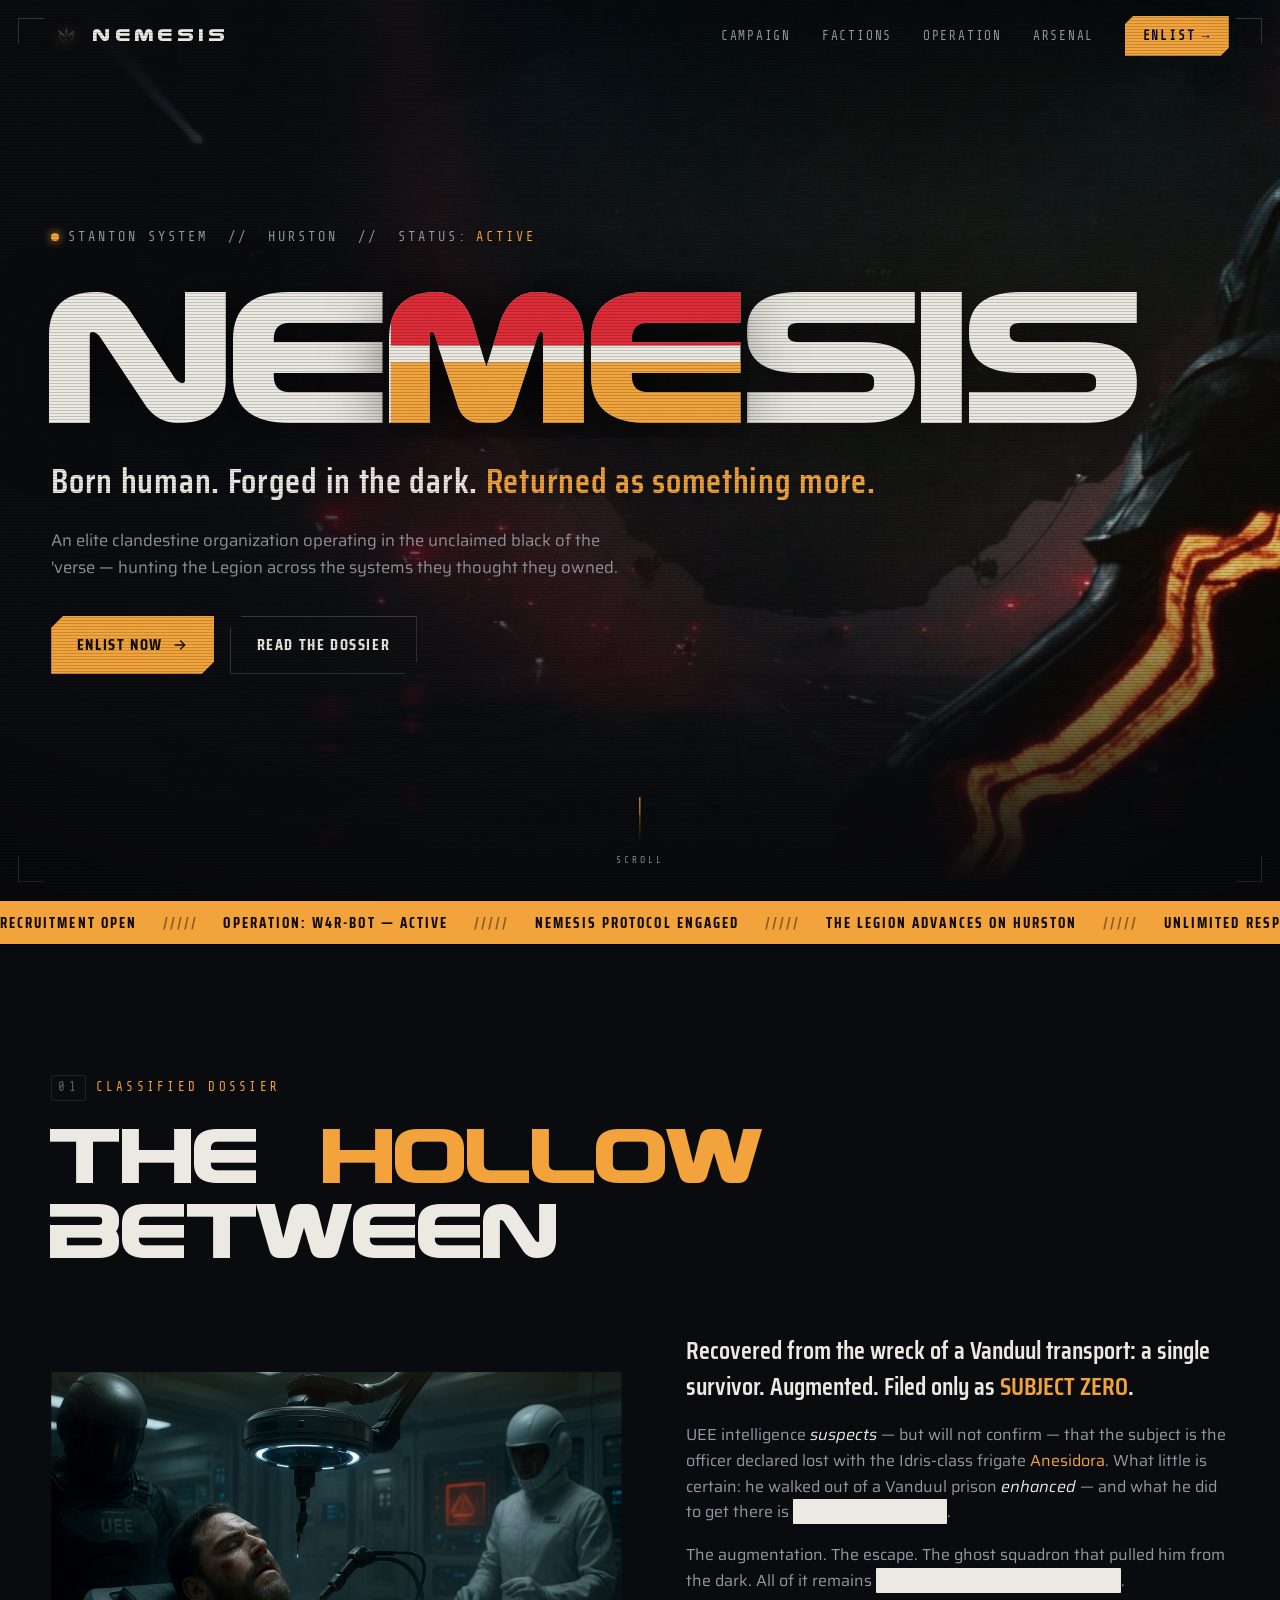
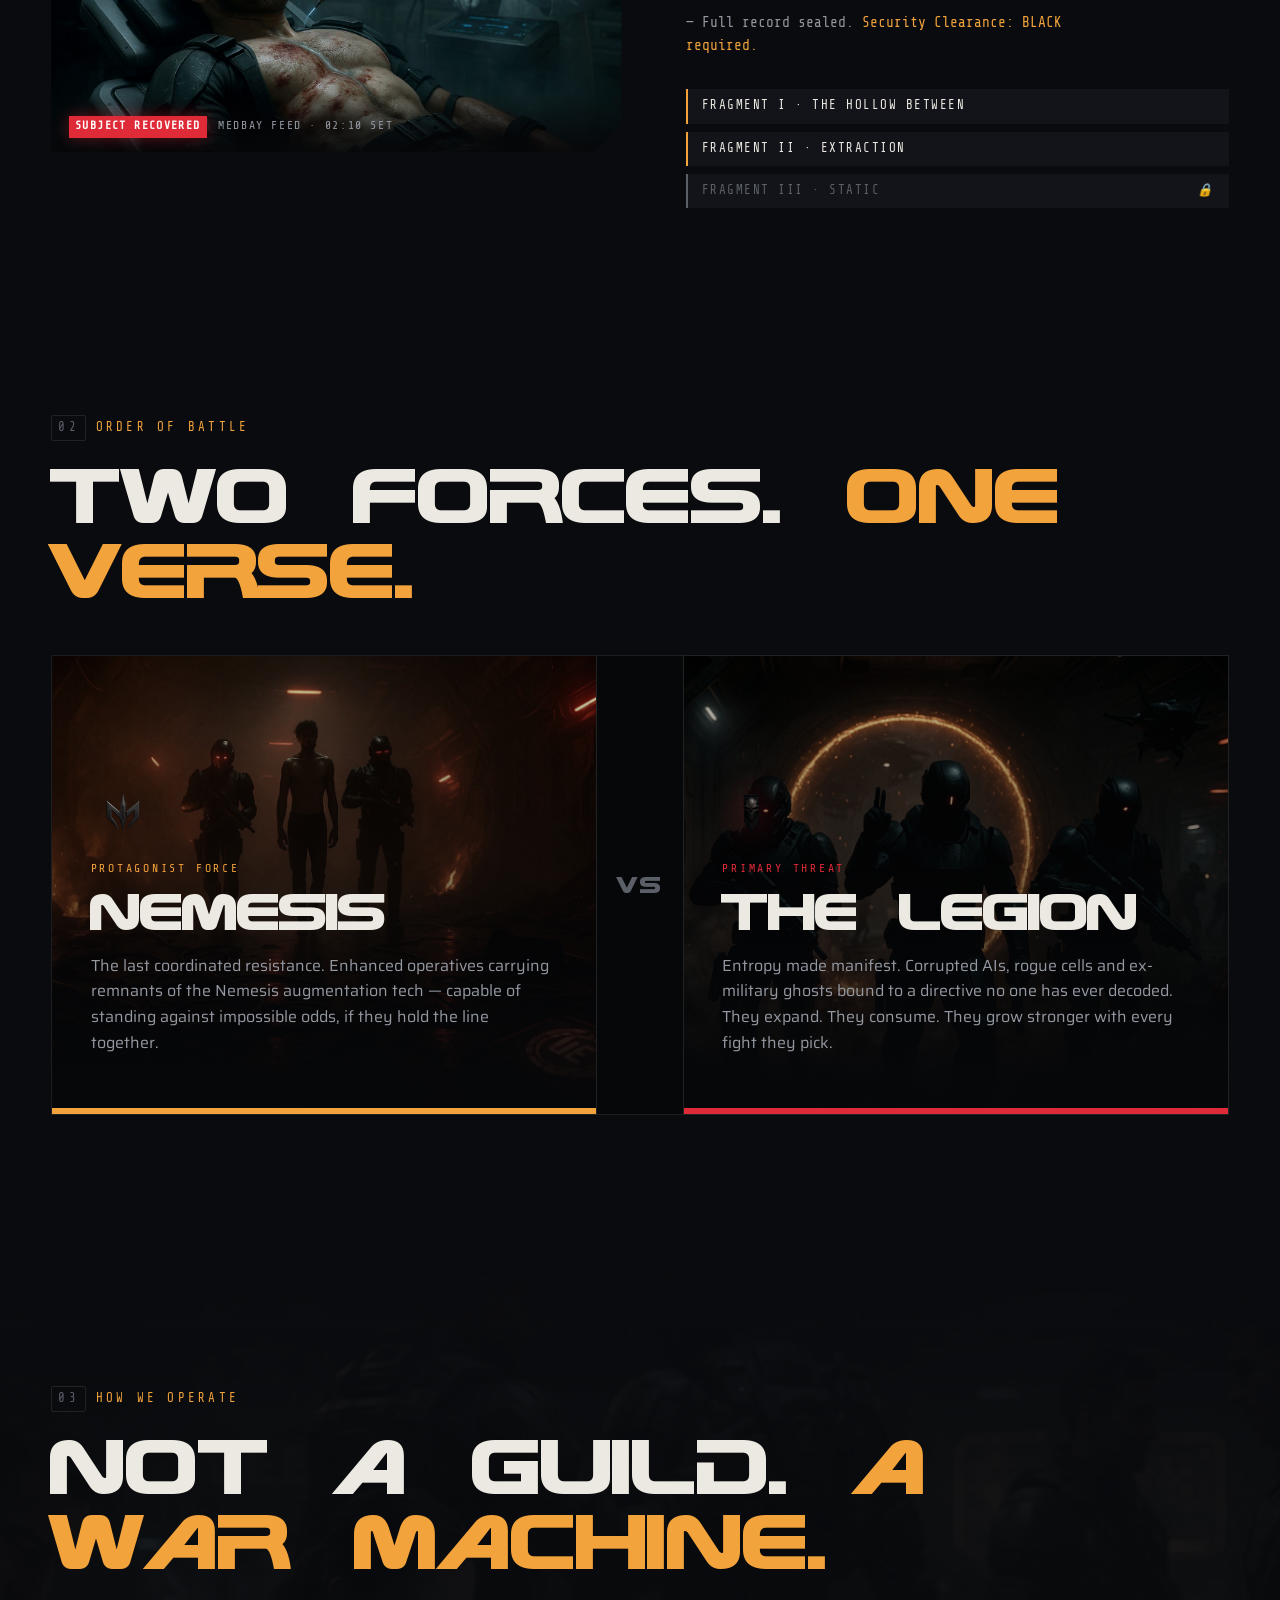
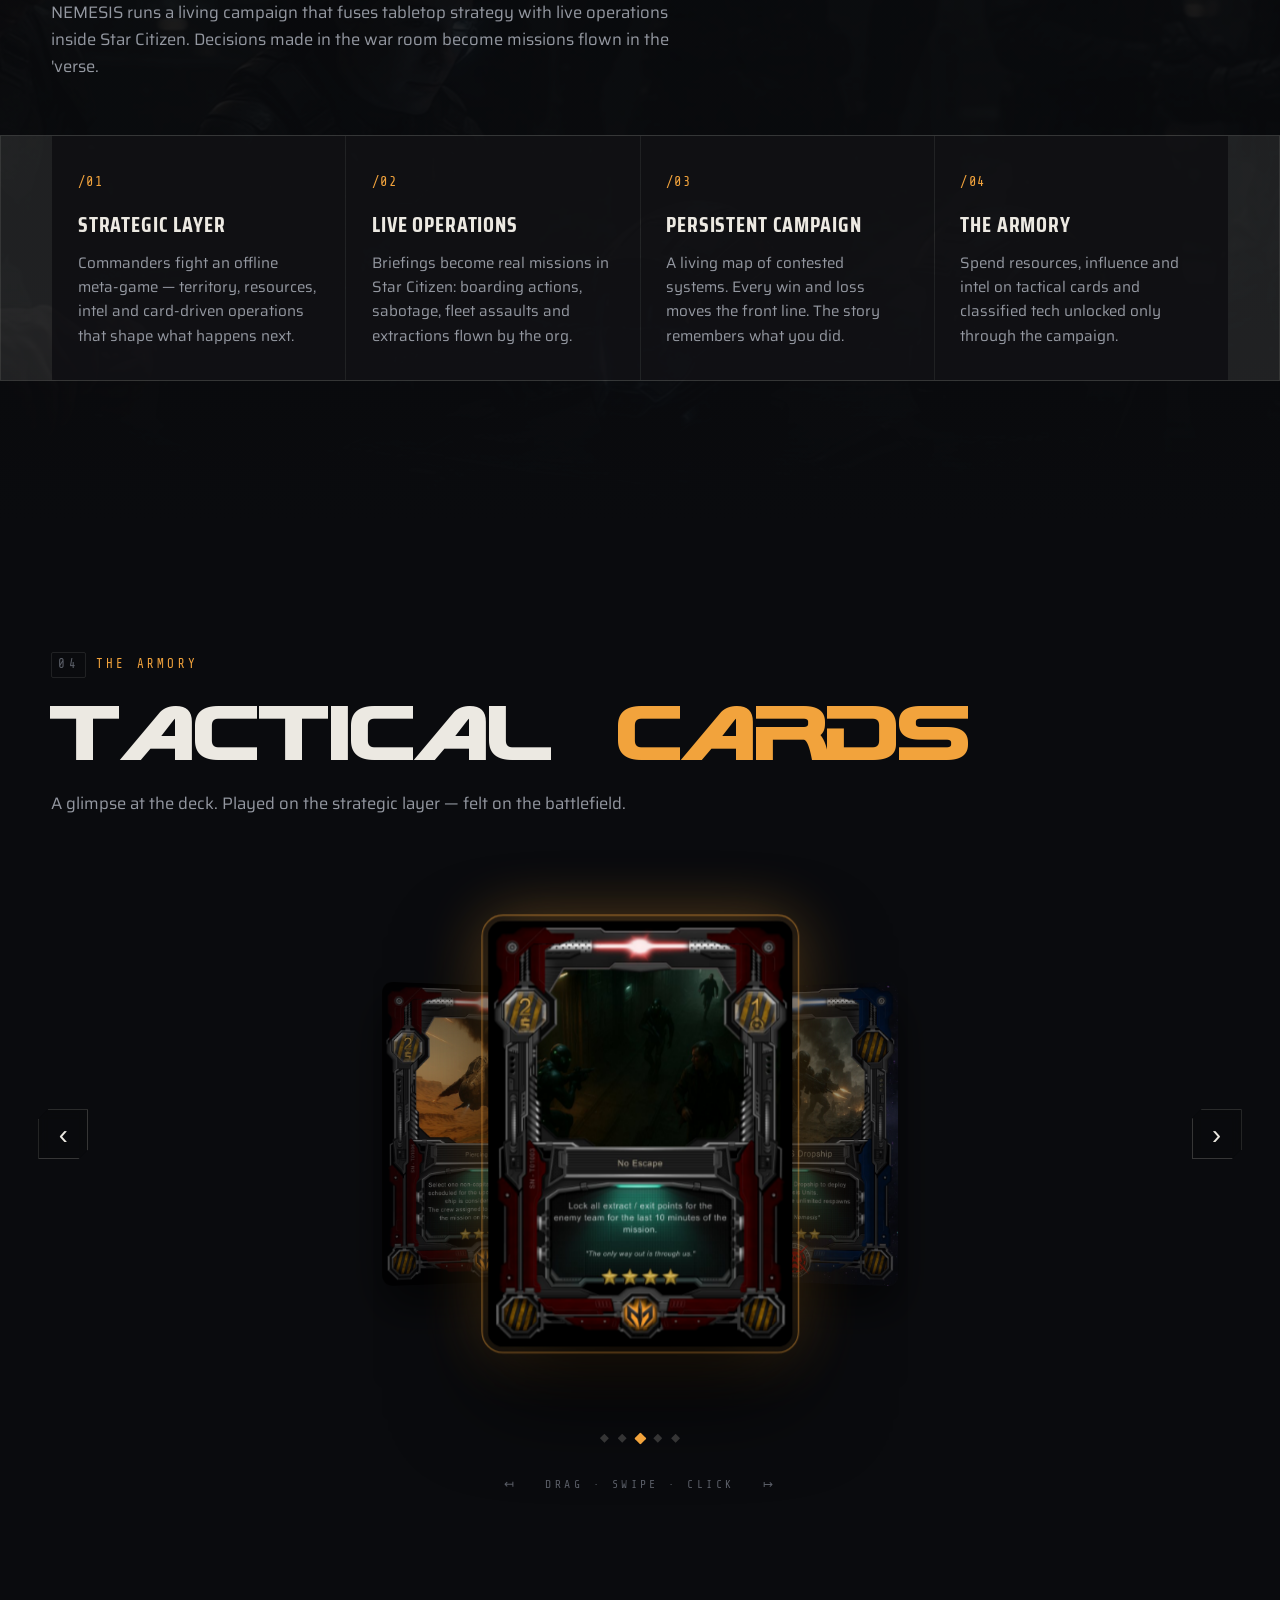
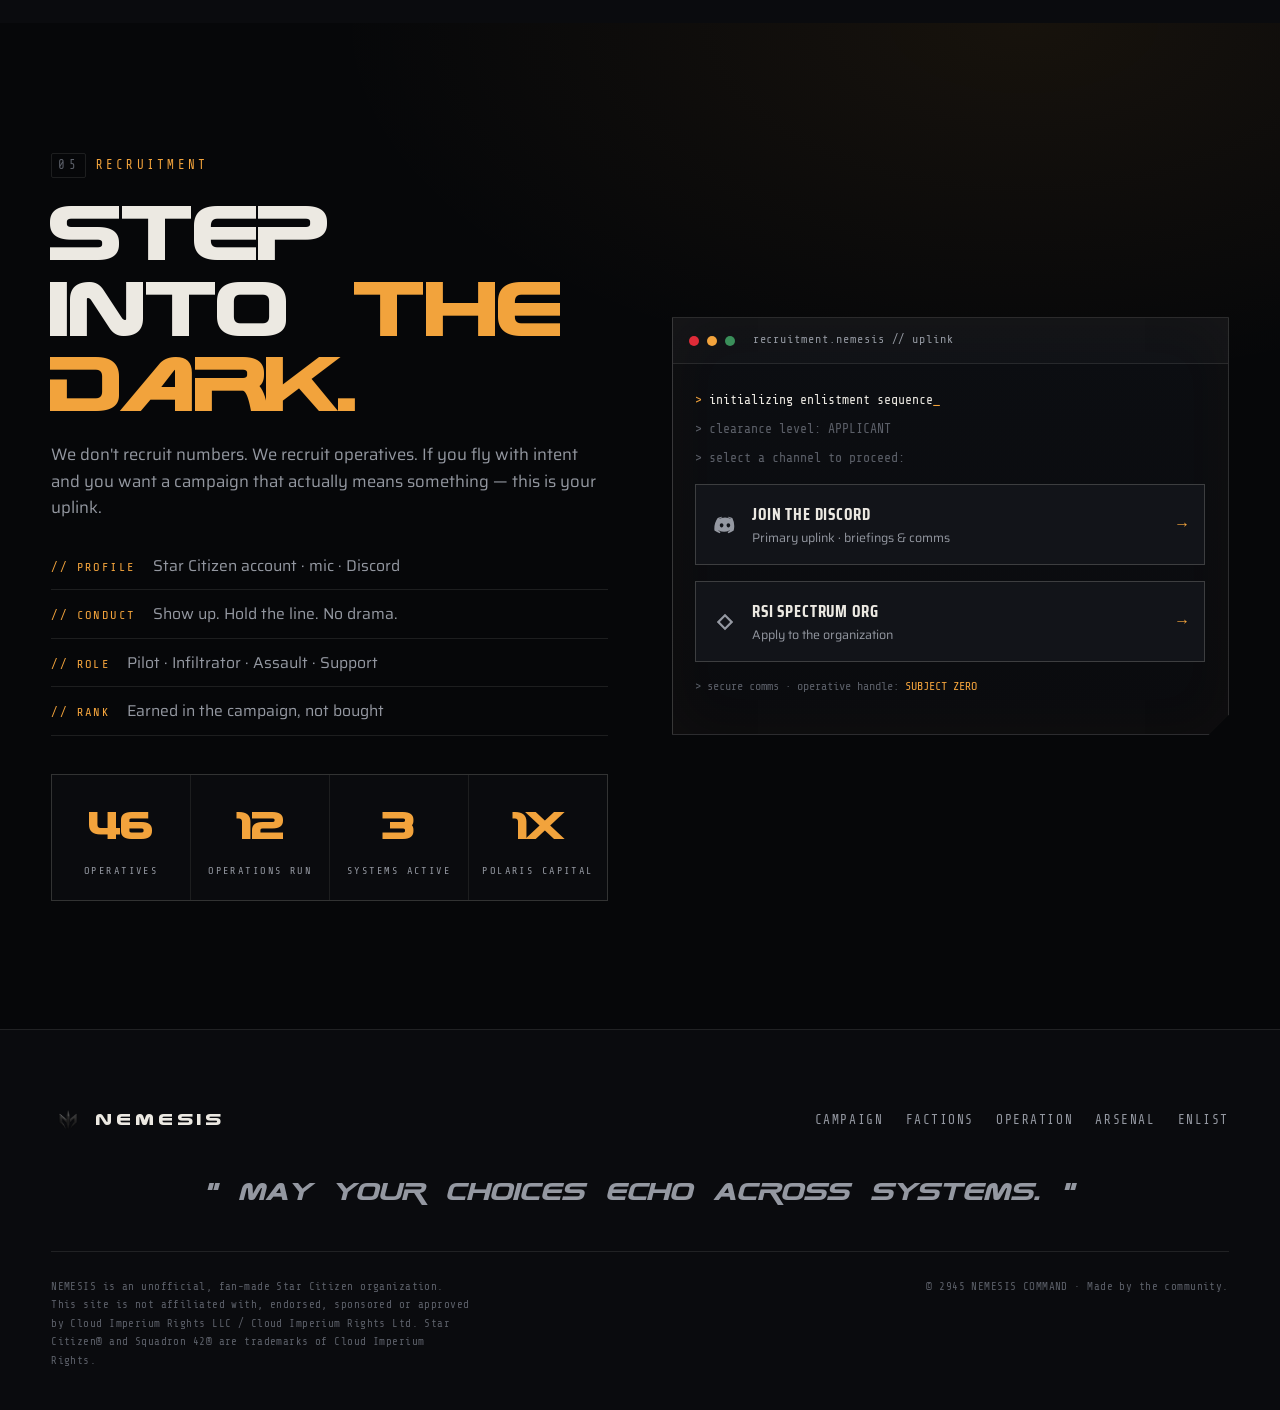
==== index.html @ 1ab99b19 "Initial: NEMESIS recruitment site + GM campaign console" ====
<!DOCTYPE html>
<html lang="en">
<head>
<meta charset="UTF-8" />
<meta name="viewport" content="width=device-width, initial-scale=1.0" />
<title>NEMESIS // Clandestine Operations — A Star Citizen Org</title>
<meta name="description" content="NEMESIS — an elite Star Citizen clan operating in the dark between systems. Forged against the Legion. Recruitment open. Enlist now." />

<!-- Open Graph -->
<meta property="og:title" content="NEMESIS // Clandestine Operations" />
<meta property="og:description" content="Born human. Forged in the dark. Returned as something more. An elite Star Citizen org. Recruitment open." />
<meta property="og:type" content="website" />
<meta property="og:image" content="assets/generated/hero-b.jpg" />

<link rel="icon" type="image/webp" href="assets/img/nemesis-logo.webp" />

<!-- Fonts: Saira (body) + Share Tech Mono (HUD). Zebulon (brand) loaded via @font-face in CSS -->
<link rel="preconnect" href="https://fonts.googleapis.com" />
<link rel="preconnect" href="https://fonts.gstatic.com" crossorigin />
<link href="https://fonts.googleapis.com/css2?family=Saira:ital,wght@0,300;0,400;0,500;0,600;0,700;0,800;1,400&family=Saira+Condensed:wght@500;600;700&family=Share+Tech+Mono&display=swap" rel="stylesheet" />

<link rel="stylesheet" href="styles.css" />
</head>
<body>

<!-- ============ GRAIN + SCANLINE OVERLAY ============ -->
<div class="fx-grain" aria-hidden="true"></div>
<div class="fx-scanlines" aria-hidden="true"></div>
<div class="fx-vignette" aria-hidden="true"></div>

<!-- ============ BOOT / PRELOADER ============ -->
<div class="boot" id="boot" aria-hidden="true">
  <div class="boot__inner">
    <img src="assets/img/nemesis-logo.webp" alt="" class="boot__logo" />
    <div class="boot__bar"><span class="boot__fill" id="bootFill"></span></div>
    <div class="boot__log" id="bootLog">
      <span>// ESTABLISHING SECURE UPLINK</span>
    </div>
  </div>
</div>

<!-- ============ NAV ============ -->
<header class="nav" id="nav">
  <a href="#top" class="nav__brand" aria-label="NEMESIS home">
    <img src="assets/img/nemesis-logo.webp" alt="NEMESIS" class="nav__mark" />
    <span class="nav__word">NEMESIS</span>
  </a>
  <nav class="nav__links" id="navLinks">
    <a href="#campaign" data-i="01">Campaign</a>
    <a href="#factions" data-i="02">Factions</a>
    <a href="#operation" data-i="03">Operation</a>
    <a href="#arsenal" data-i="04">Arsenal</a>
    <a href="#enlist" class="nav__cta">Enlist<span class="nav__cta-arrow">→</span></a>
  </nav>
  <button class="nav__burger" id="burger" aria-label="Menu" aria-expanded="false">
    <span></span><span></span><span></span>
  </button>
</header>

<main id="top">

<!-- ============ HERO ============ -->
<section class="hero" id="hero">
  <div class="hero__bg" id="heroBg" data-parallax>
    <!-- Higgsfield cinematic loops (seedance 21:9), crossfading -->
    <video class="hero__video is-active" id="heroVidA" autoplay muted loop playsinline preload="auto" poster="assets/generated/hero-b.jpg">
      <source src="assets/generated/hero-loop-a.mp4" type="video/mp4" />
    </video>
    <video class="hero__video" id="heroVidB" autoplay muted loop playsinline preload="auto" poster="assets/generated/hero-b.jpg">
      <source src="assets/generated/hero-loop-b.mp4" type="video/mp4" />
    </video>
    <img src="assets/generated/hero-b.jpg" alt="" id="heroImg" class="hero__fallback" />
  </div>
  <div class="hero__grade"></div>

  <!-- HUD frame -->
  <div class="hud-frame" aria-hidden="true">
    <span class="hud-corner tl"></span><span class="hud-corner tr"></span>
    <span class="hud-corner bl"></span><span class="hud-corner br"></span>
  </div>

  <div class="hero__content">
    <div class="hero__kicker reveal">
      <span class="dot"></span> STANTON SYSTEM &nbsp;//&nbsp; HURSTON &nbsp;//&nbsp; STATUS: <em>ACTIVE</em>
    </div>
    <h1 class="hero__title">
      <span class="reveal" style="--d:.05s">NE</span><span class="reveal glitch" data-text="ME" style="--d:.12s">ME</span><span class="reveal" style="--d:.19s">SIS</span>
    </h1>
    <p class="hero__tagline reveal" style="--d:.3s">
      Born human. Forged in the dark. <span class="amber">Returned as something more.</span>
    </p>
    <p class="hero__sub reveal" style="--d:.4s">
      An elite clandestine organization operating in the unclaimed black of the 'verse —
      hunting the Legion across the systems they thought they owned.
    </p>
    <div class="hero__actions reveal" style="--d:.5s">
      <a href="#enlist" class="btn btn--primary">
        <span>Enlist Now</span>
        <svg viewBox="0 0 24 24" width="16" height="16"><path d="M5 12h14M13 6l6 6-6 6" stroke="currentColor" stroke-width="2" fill="none" stroke-linecap="square"/></svg>
      </a>
      <a href="#campaign" class="btn btn--ghost"><span>Read the Dossier</span></a>
    </div>
  </div>

  <a href="#campaign" class="hero__scroll" aria-label="Scroll">
    <span class="hero__scroll-line"></span>
    <span class="hero__scroll-txt">SCROLL</span>
  </a>
</section>

<!-- ============ TICKER ============ -->
<div class="ticker" aria-hidden="true">
  <div class="ticker__track">
    <span>RECRUITMENT OPEN</span><span class="sep">/////</span>
    <span>OPERATION: W4R-BOT — ACTIVE</span><span class="sep">/////</span>
    <span>NEMESIS PROTOCOL ENGAGED</span><span class="sep">/////</span>
    <span>THE LEGION ADVANCES ON HURSTON</span><span class="sep">/////</span>
    <span>UNLIMITED RESPAWN // CYBERNETIC RESILIENCE</span><span class="sep">/////</span>
    <span>RECRUITMENT OPEN</span><span class="sep">/////</span>
    <span>OPERATION: W4R-BOT — ACTIVE</span><span class="sep">/////</span>
    <span>NEMESIS PROTOCOL ENGAGED</span><span class="sep">/////</span>
    <span>THE LEGION ADVANCES ON HURSTON</span><span class="sep">/////</span>
    <span>UNLIMITED RESPAWN // CYBERNETIC RESILIENCE</span><span class="sep">/////</span>
  </div>
</div>

<!-- ============ CAMPAIGN TEASER (DOSSIER) ============ -->
<section class="campaign" id="campaign">
  <div class="section-head reveal">
    <span class="eyebrow"><span class="eyebrow__no">01</span> Classified Dossier</span>
    <h2 class="section-title">The <span class="amber">Hollow</span> Between</h2>
  </div>

  <div class="campaign__grid">
    <figure class="campaign__media reveal">
      <img src="assets/img/story-cine-02.jpg" alt="Subject recovery — UEE medical bay" />
      <figcaption><span class="tag tag--alert">SUBJECT RECOVERED</span> MEDBAY FEED · 02:10 SET</figcaption>
      <span class="scan"></span>
    </figure>

    <div class="campaign__text reveal" style="--d:.15s">
      <p class="lead">
        Recovered from the wreck of a Vanduul transport: a single survivor. Augmented.
        Filed only as <span class="amber">SUBJECT ZERO</span>.
      </p>
      <p>
        UEE intelligence <em>suspects</em> — but will not confirm — that the subject is the
        officer declared lost with the Idris-class frigate <span class="amber">Anesidora</span>.
        What little is certain: he walked out of a Vanduul prison <em>enhanced</em> — and what
        he did to get there is <span class="redacted">[ DATA EXPUNGED ]</span>.
      </p>
      <p>
        The augmentation. The escape. The ghost squadron that pulled him from the dark.
        All of it remains <span class="redacted">classified beyond reconstruction</span>.
      </p>
      <p class="campaign__sign">
        — Full record sealed. <span class="amber">Security Clearance: BLACK required.</span>
      </p>
      <div class="fragments">
        <span class="frag">FRAGMENT I · The Hollow Between</span>
        <span class="frag">FRAGMENT II · Extraction</span>
        <span class="frag locked">FRAGMENT III · Static <i>🔒</i></span>
      </div>
    </div>
  </div>
</section>

<!-- ============ FACTIONS ============ -->
<section class="factions" id="factions">
  <div class="section-head reveal">
    <span class="eyebrow"><span class="eyebrow__no">02</span> Order of Battle</span>
    <h2 class="section-title">Two Forces. <span class="amber">One Verse.</span></h2>
  </div>

  <div class="factions__grid">
    <article class="faction faction--nemesis reveal">
      <div class="faction__bg" style="background-image:url('assets/img/story-goingdark.jpg')"></div>
      <div class="faction__inner">
        <img src="assets/img/nemesis-logo.webp" alt="" class="faction__logo" />
        <span class="faction__type">PROTAGONIST FORCE</span>
        <h3 class="faction__name">NEMESIS</h3>
        <p class="faction__desc">
          The last coordinated resistance. Enhanced operatives carrying remnants of the
          Nemesis augmentation tech — capable of standing against impossible odds, if they
          hold the line together.
        </p>
        <ul class="faction__traits">
          <li><b>Cybernetic Resilience</b> — enhanced units respawn without limit</li>
          <li><b>Shadow Recall</b> — rewrite the cost of a single failure</li>
        </ul>
      </div>
    </article>

    <div class="factions__vs" aria-hidden="true"><span>VS</span></div>

    <article class="faction faction--legion reveal" style="--d:.12s">
      <div class="faction__bg" style="background-image:url('assets/img/story-cine-03.jpg')"></div>
      <div class="faction__inner">
        <img src="assets/img/legion-logo.webp" alt="" class="faction__logo" />
        <span class="faction__type faction__type--threat">PRIMARY THREAT</span>
        <h3 class="faction__name">THE LEGION</h3>
        <p class="faction__desc">
          Entropy made manifest. Corrupted AIs, rogue cells and ex-military ghosts bound to
          a directive no one has ever decoded. They expand. They consume. They grow stronger
          with every fight they pick.
        </p>
        <ul class="faction__traits">
          <li><b>Corruption Spread</b> — territory feeds their war machine</li>
          <li><b>Data Leech</b> — they take what you build and turn it dark</li>
        </ul>
      </div>
    </article>
  </div>
</section>

<!-- ============ THE OPERATION ============ -->
<section class="operation" id="operation">
  <div class="operation__bg" style="background-image:url('assets/img/story-cine-04.jpg')" data-parallax></div>
  <div class="operation__veil"></div>
  <div class="operation__content">
    <div class="section-head reveal">
      <span class="eyebrow"><span class="eyebrow__no">03</span> How We Operate</span>
      <h2 class="section-title">Not a guild. <span class="amber">A war machine.</span></h2>
      <p class="section-lead reveal" style="--d:.1s">
        NEMESIS runs a living campaign that fuses tabletop strategy with live operations
        inside Star Citizen. Decisions made in the war room become missions flown in the 'verse.
      </p>
    </div>

    <div class="ops-grid">
      <article class="op reveal" style="--d:.05s">
        <span class="op__no">/01</span>
        <h3>Strategic Layer</h3>
        <p>Commanders fight an offline meta-game — territory, resources, intel and card-driven operations that shape what happens next.</p>
      </article>
      <article class="op reveal" style="--d:.12s">
        <span class="op__no">/02</span>
        <h3>Live Operations</h3>
        <p>Briefings become real missions in Star Citizen: boarding actions, sabotage, fleet assaults and extractions flown by the org.</p>
      </article>
      <article class="op reveal" style="--d:.19s">
        <span class="op__no">/03</span>
        <h3>Persistent Campaign</h3>
        <p>A living map of contested systems. Every win and loss moves the front line. The story remembers what you did.</p>
      </article>
      <article class="op reveal" style="--d:.26s">
        <span class="op__no">/04</span>
        <h3>The Armory</h3>
        <p>Spend resources, influence and intel on tactical cards and classified tech unlocked only through the campaign.</p>
      </article>
    </div>
  </div>
</section>

<!-- ============ ARSENAL (CARDS) ============ -->
<section class="arsenal" id="arsenal">
  <div class="section-head reveal">
    <span class="eyebrow"><span class="eyebrow__no">04</span> The Armory</span>
    <h2 class="section-title">Tactical <span class="amber">Cards</span></h2>
    <p class="section-lead reveal" style="--d:.1s">A glimpse at the deck. Played on the strategic layer — felt on the battlefield.</p>
  </div>

  <div class="coverflow reveal" id="coverflow" role="group" aria-label="Tactical card carousel" style="--d:.15s">
    <button class="cf-nav cf-prev" id="cfPrev" aria-label="Previous card">‹</button>
    <div class="cf-stage" id="cfStage">
      <figure class="cf-card"><img src="assets/cards/FEAR_T01001.jpg" alt="F.E.A.R." draggable="false" /></figure>
      <figure class="cf-card"><img src="assets/cards/PiercingStrike_T01006.jpg" alt="Piercing Strike" draggable="false" /></figure>
      <figure class="cf-card"><img src="assets/cards/NoEscape_T01003.jpg" alt="No Escape" draggable="false" /></figure>
      <figure class="cf-card"><img src="assets/cards/NemesisDropship_UnitDeployment.jpg" alt="Nemesis Dropship" draggable="false" /></figure>
      <figure class="cf-card"><img src="assets/cards/GhostTap_IntelDeception.jpg" alt="Ghost Tap" draggable="false" /></figure>
    </div>
    <button class="cf-nav cf-next" id="cfNext" aria-label="Next card">›</button>
    <div class="cf-dots" id="cfDots" aria-hidden="true"></div>
  </div>
  <p class="arsenal__hint" aria-hidden="true">↤ &nbsp; DRAG · SWIPE · CLICK &nbsp; ↦</p>
</section>

<!-- ============ ENLIST ============ -->
<section class="enlist" id="enlist">
  <div class="enlist__grid">
    <div class="enlist__intro reveal">
      <span class="eyebrow"><span class="eyebrow__no">05</span> Recruitment</span>
      <h2 class="section-title">Step into <span class="amber">the dark.</span></h2>
      <p class="section-lead">
        We don't recruit numbers. We recruit operatives. If you fly with intent and you want
        a campaign that actually means something — this is your uplink.
      </p>

      <ul class="reqs">
        <li><span class="reqs__k">// PROFILE</span> Star Citizen account · mic · Discord</li>
        <li><span class="reqs__k">// CONDUCT</span> Show up. Hold the line. No drama.</li>
        <li><span class="reqs__k">// ROLE</span> Pilot · Infiltrator · Assault · Support</li>
        <li><span class="reqs__k">// RANK</span> Earned in the campaign, not bought</li>
      </ul>

      <div class="roster" id="roster">
        <div class="roster__cell"><span class="num" data-count="48">0</span><span class="lbl">Operatives</span></div>
        <div class="roster__cell"><span class="num" data-count="12">0</span><span class="lbl">Operations Run</span></div>
        <div class="roster__cell"><span class="num" data-count="3">0</span><span class="lbl">Systems Active</span></div>
        <div class="roster__cell"><span class="num" data-count="1" data-suffix="×">0</span><span class="lbl">Polaris Capital</span></div>
      </div>
    </div>

    <aside class="terminal reveal" style="--d:.15s" aria-label="Join NEMESIS">
      <div class="terminal__bar">
        <span class="terminal__dot"></span><span class="terminal__dot"></span><span class="terminal__dot"></span>
        <span class="terminal__title">recruitment.nemesis // uplink</span>
      </div>
      <div class="terminal__body">
        <p class="terminal__line"><span class="prompt">&gt;</span> initializing enlistment sequence<span class="cur">_</span></p>
        <p class="terminal__line dim">&gt; clearance level: APPLICANT</p>
        <p class="terminal__line dim">&gt; select a channel to proceed:</p>

        <a class="join-btn join-btn--discord" id="joinDiscord" href="#" target="_blank" rel="noopener">
          <svg viewBox="0 0 24 24" width="22" height="22" aria-hidden="true"><path fill="currentColor" d="M20 4.4A19 19 0 0 0 15.3 3l-.3.5a14 14 0 0 1 4 2 16 16 0 0 0-13.9 0 14 14 0 0 1 4-2L8.7 3A19 19 0 0 0 4 4.4 20 20 0 0 0 .5 18a19 19 0 0 0 5.8 3l.8-1.4c-.9-.3-1.7-.7-2.5-1.2l.6-.4a13.6 13.6 0 0 0 11.6 0l.6.4c-.8.5-1.6.9-2.5 1.2l.8 1.4a19 19 0 0 0 5.8-3A20 20 0 0 0 20 4.4ZM8.3 14.7c-1.1 0-2-1-2-2.3s.9-2.3 2-2.3 2 1 2 2.3-.9 2.3-2 2.3Zm7.4 0c-1.1 0-2-1-2-2.3s.9-2.3 2-2.3 2 1 2 2.3-.9 2.3-2 2.3Z"/></svg>
          <span class="join-btn__txt"><b>Join the Discord</b><i>Primary uplink · briefings & comms</i></span>
          <span class="join-btn__go">→</span>
        </a>

        <a class="join-btn join-btn--rsi" id="joinRsi" href="#" target="_blank" rel="noopener">
          <svg viewBox="0 0 24 24" width="22" height="22" aria-hidden="true"><path fill="currentColor" d="M3 12 12 3l9 9-9 9-9-9Zm9-5.6L6.4 12 12 17.6 17.6 12 12 6.4Z"/></svg>
          <span class="join-btn__txt"><b>RSI Spectrum Org</b><i>Apply to the organization</i></span>
          <span class="join-btn__go">→</span>
        </a>

        <p class="terminal__line dim small">&gt; secure comms · operative handle: <span class="amber">SUBJECT ZERO</span></p>
      </div>
    </aside>
  </div>
</section>

</main>

<!-- ============ FOOTER ============ -->
<footer class="footer">
  <div class="footer__top">
    <a href="#top" class="footer__brand">
      <img src="assets/img/nemesis-logo.webp" alt="" />
      <span>NEMESIS</span>
    </a>
    <nav class="footer__nav">
      <a href="#campaign">Campaign</a>
      <a href="#factions">Factions</a>
      <a href="#operation">Operation</a>
      <a href="#arsenal">Arsenal</a>
      <a href="#enlist">Enlist</a>
    </nav>
  </div>
  <p class="footer__tag">“ May your choices echo across systems. ”</p>
  <div class="footer__legal">
    <p>
      NEMESIS is an unofficial, fan-made Star Citizen organization. This site is not affiliated
      with, endorsed, sponsored or approved by Cloud Imperium Rights LLC / Cloud Imperium Rights Ltd.
      Star Citizen® and Squadron 42® are trademarks of Cloud Imperium Rights.
    </p>
    <p>© 2945 NEMESIS COMMAND · Made by the community.</p>
  </div>
</footer>

<script src="script.js"></script>
</body>
</html>
---- styles.css ----
/* ============================================================
   NEMESIS // Clandestine Operations
   Cinematic military sci-fi — gunmetal + molten amber, crimson threat
   ============================================================ */

/* ---------- Brand font: Zebulon ---------- */
@font-face {
  font-family: "Zebulon";
  src: url("assets/fonts/Zebulon.otf") format("opentype");
  font-weight: 400; font-style: normal; font-display: swap;
}
@font-face {
  font-family: "Zebulon";
  src: url("assets/fonts/Zebulon_Bold.otf") format("opentype");
  font-weight: 700; font-style: normal; font-display: swap;
}
@font-face {
  font-family: "Zebulon";
  src: url("assets/fonts/Zebulon_Italic.otf") format("opentype");
  font-weight: 400; font-style: italic; font-display: swap;
}

/* ---------- Tokens ---------- */
:root {
  --bg:        #0a0b0e;
  --bg-deep:   #060709;
  --surface:   #121419;
  --surface-2: #181b22;
  --line:      rgba(233,229,221,.10);
  --line-2:    rgba(233,229,221,.20);

  --ink:       #ece9e2;
  --ink-dim:   #9498a1;
  --ink-faint: #5b5f68;

  --amber:        #f2a33c;
  --amber-bright: #ffc066;
  --amber-deep:   #b9701c;
  --amber-glow:   rgba(242,163,60,.45);

  --crimson:      #df2b38;
  --crimson-glow: rgba(223,43,56,.4);

  --font-display: "Zebulon", "Saira Condensed", system-ui, sans-serif;
  --font-cond:    "Saira Condensed", "Saira", sans-serif;
  --font-body:    "Saira", system-ui, sans-serif;
  --font-mono:    "Share Tech Mono", ui-monospace, monospace;

  --maxw: 1280px;
  --gut: clamp(1.25rem, 4vw, 4rem);
  --ease: cubic-bezier(.22,.61,.36,1);
}

/* ---------- Reset / base ---------- */
*, *::before, *::after { box-sizing: border-box; margin: 0; padding: 0; }
html { scroll-behavior: smooth; -webkit-text-size-adjust: 100%; }
body {
  background: var(--bg);
  color: var(--ink);
  font-family: var(--font-body);
  font-weight: 400;
  line-height: 1.6;
  overflow-x: hidden;
  -webkit-font-smoothing: antialiased;
}
img { display: block; max-width: 100%; }
a { color: inherit; text-decoration: none; }
ul { list-style: none; }
section { position: relative; scroll-margin-top: 80px; }
::selection { background: var(--amber); color: #120c02; }

/* thin scrollbar */
::-webkit-scrollbar { width: 10px; height: 10px; }
::-webkit-scrollbar-track { background: var(--bg-deep); }
::-webkit-scrollbar-thumb { background: #23262e; border: 2px solid var(--bg-deep); }
::-webkit-scrollbar-thumb:hover { background: var(--amber-deep); }

/* ---------- Global FX overlays ---------- */
.fx-grain, .fx-scanlines, .fx-vignette {
  position: fixed; inset: 0; pointer-events: none; z-index: 9000;
}
.fx-grain {
  opacity: .05; mix-blend-mode: overlay;
  background-image: url("data:image/svg+xml,%3Csvg xmlns='http://www.w3.org/2000/svg' width='160' height='160'%3E%3Cfilter id='n'%3E%3CfeTurbulence type='fractalNoise' baseFrequency='.85' numOctaves='3'/%3E%3C/filter%3E%3Crect width='100%25' height='100%25' filter='url(%23n)'/%3E%3C/svg%3E");
  animation: grain 1.1s steps(4) infinite;
}
@keyframes grain {
  0%{transform:translate(0,0)} 25%{transform:translate(-4%,3%)}
  50%{transform:translate(3%,-2%)} 75%{transform:translate(-2%,-4%)} 100%{transform:translate(2%,2%)}
}
.fx-scanlines {
  opacity: .35; mix-blend-mode: multiply;
  background: repeating-linear-gradient(to bottom, rgba(0,0,0,0) 0 2px, rgba(0,0,0,.5) 2px 3px);
}
.fx-vignette {
  background: radial-gradient(120% 90% at 50% 40%, transparent 55%, rgba(0,0,0,.55) 100%);
}
@media (prefers-reduced-motion: reduce){ .fx-grain{ animation:none } }

/* ---------- Boot / preloader ---------- */
.boot {
  position: fixed; inset: 0; z-index: 10000;
  background: var(--bg-deep);
  display: grid; place-items: center;
  transition: opacity .6s var(--ease), visibility .6s;
}
.boot.done { opacity: 0; visibility: hidden; }
.boot__inner { width: min(360px, 76vw); text-align: center; }
.boot__logo { width: 92px; margin: 0 auto 28px; filter: drop-shadow(0 0 22px var(--amber-glow));
  animation: bootPulse 1.6s var(--ease) infinite; }
@keyframes bootPulse { 0%,100%{opacity:.5;transform:scale(.96)} 50%{opacity:1;transform:scale(1)} }
.boot__bar { height: 2px; background: var(--line); overflow: hidden; }
.boot__fill { display: block; height: 100%; width: 0;
  background: linear-gradient(90deg, var(--amber-deep), var(--amber-bright));
  box-shadow: 0 0 12px var(--amber-glow); transition: width .2s linear; }
.boot__log { margin-top: 14px; font-family: var(--font-mono); font-size: .72rem;
  letter-spacing: .12em; color: var(--amber); text-align: left; min-height: 1.2em; }

/* ---------- Nav ---------- */
.nav {
  position: fixed; top: 0; left: 0; right: 0; z-index: 1000;
  display: flex; align-items: center; justify-content: space-between;
  padding: 1rem var(--gut);
  transition: background .4s var(--ease), padding .4s var(--ease), border-color .4s;
  border-bottom: 1px solid transparent;
}
.nav.scrolled {
  background: rgba(8,9,12,.78); backdrop-filter: blur(14px) saturate(1.2);
  border-bottom-color: var(--line); padding-top: .7rem; padding-bottom: .7rem;
}
.nav__brand { display: flex; align-items: center; gap: .65rem; }
.nav__mark { width: 30px; filter: drop-shadow(0 0 8px rgba(242,163,60,.25)); }
.nav__word { font-family: var(--font-display); font-weight: 700; letter-spacing: .32em;
  font-size: 1.05rem; padding-left: .1em; }
.nav__links { display: flex; align-items: center; gap: clamp(1rem,2.4vw,2.4rem); }
.nav__links > a {
  font-family: var(--font-mono); font-size: .8rem; letter-spacing: .14em;
  text-transform: uppercase; color: var(--ink-dim); position: relative; padding: .3rem 0;
  transition: color .25s;
}
.nav__links > a[data-i]::before {
  content: attr(data-i); position: absolute; top: -.7em; left: 0;
  font-size: .55rem; color: var(--amber); opacity: 0; transform: translateY(4px);
  transition: .25s var(--ease);
}
.nav__links > a:hover { color: var(--ink); }
.nav__links > a[data-i]:hover::before { opacity: 1; transform: translateY(0); }
.nav__cta {
  color: var(--bg-deep) !important; background: var(--amber);
  padding: .6rem 1.1rem !important; font-weight: 700;
  clip-path: polygon(8px 0, 100% 0, 100% calc(100% - 8px), calc(100% - 8px) 100%, 0 100%, 0 8px);
  display: inline-flex; gap: .4rem; align-items: center;
  transition: background .25s, box-shadow .25s, transform .25s !important;
}
.nav__cta:hover { background: var(--amber-bright); box-shadow: 0 0 24px var(--amber-glow); transform: translateY(-1px); }
.nav__cta-arrow { transition: transform .25s var(--ease); }
.nav__cta:hover .nav__cta-arrow { transform: translateX(3px); }
.nav__burger { display: none; flex-direction: column; gap: 5px; background: none; border: 0; cursor: pointer; padding: 6px; }
.nav__burger span { width: 26px; height: 2px; background: var(--ink); transition: .3s var(--ease); }
.nav__burger[aria-expanded="true"] span:nth-child(1){ transform: translateY(7px) rotate(45deg); }
.nav__burger[aria-expanded="true"] span:nth-child(2){ opacity: 0; }
.nav__burger[aria-expanded="true"] span:nth-child(3){ transform: translateY(-7px) rotate(-45deg); }

/* ---------- Buttons ---------- */
.btn {
  position: relative; display: inline-flex; align-items: center; gap: .6rem;
  font-family: var(--font-cond); font-weight: 700; text-transform: uppercase;
  letter-spacing: .1em; font-size: 1rem; padding: .95rem 1.6rem; cursor: pointer;
  transition: .3s var(--ease);
  clip-path: polygon(12px 0, 100% 0, 100% calc(100% - 12px), calc(100% - 12px) 100%, 0 100%, 0 12px);
}
.btn--primary { background: var(--amber); color: #120c02; }
.btn--primary:hover { background: var(--amber-bright); box-shadow: 0 0 30px var(--amber-glow); transform: translateY(-2px); }
.btn--primary svg { transition: transform .3s var(--ease); }
.btn--primary:hover svg { transform: translateX(4px); }
.btn--ghost { background: transparent; color: var(--ink); border: 1px solid var(--line-2); }
.btn--ghost:hover { border-color: var(--amber); color: var(--amber); background: rgba(242,163,60,.06); }

/* ---------- Section heads ---------- */
.section-head { max-width: var(--maxw); margin: 0 auto; padding: 0 var(--gut); }
.eyebrow {
  display: inline-flex; align-items: center; gap: .6rem;
  font-family: var(--font-mono); font-size: .78rem; letter-spacing: .26em;
  text-transform: uppercase; color: var(--amber);
}
.eyebrow__no { color: var(--ink-faint); border: 1px solid var(--line); padding: .15em .5em; border-radius: 2px; }
.section-title {
  font-family: var(--font-display); font-weight: 700;
  font-size: clamp(2.4rem, 6vw, 5rem); line-height: .98; letter-spacing: .01em;
  text-transform: uppercase; margin-top: 1rem;
}
.section-lead { max-width: 60ch; color: var(--ink-dim); font-size: clamp(1rem,1.3vw,1.18rem); margin-top: 1.3rem; }
.amber { color: var(--amber); }

/* ============================================================
   HERO
   ============================================================ */
.hero { height: 100vh; min-height: 680px; display: flex; align-items: center; overflow: hidden; }
.hero__bg { position: absolute; inset: -6% -6% -6% -6%; z-index: 0; will-change: transform; background: var(--bg-deep); }
.hero__bg img, .hero__bg video { position: absolute; inset: 0; width: 100%; height: 100%; object-fit: cover; object-position: 62% 50%; }
.hero__fallback { z-index: 0; }
.hero__video { z-index: 1; opacity: 0; transition: opacity 1.4s var(--ease); }
.hero__video.is-active { opacity: 1; }
.hero__grade {
  position: absolute; inset: 0; z-index: 1;
  background:
    linear-gradient(90deg, var(--bg) 6%, rgba(10,11,14,.55) 42%, rgba(10,11,14,.15) 75%),
    linear-gradient(0deg, var(--bg) 2%, transparent 38%),
    radial-gradient(80% 80% at 78% 38%, rgba(242,163,60,.10), transparent 60%);
}
.hero__content { position: relative; z-index: 3; max-width: var(--maxw); width: 100%;
  margin: 0 auto; padding: 0 var(--gut); }
.hero__kicker {
  font-family: var(--font-mono); font-size: clamp(.7rem,1.3vw,.85rem);
  letter-spacing: .22em; color: var(--ink-dim); text-transform: uppercase;
  display: flex; align-items: center; gap: .55rem; margin-bottom: 1.4rem;
}
.hero__kicker em { color: var(--amber); font-style: normal; }
.hero__kicker .dot { width: 8px; height: 8px; background: var(--amber); border-radius: 50%;
  box-shadow: 0 0 10px var(--amber); animation: blink 1.4s steps(2) infinite; }
@keyframes blink { 50%{ opacity: .25 } }
.hero__title {
  font-family: var(--font-display); font-weight: 700;
  font-size: clamp(3rem, 14.5vw, 13rem); line-height: .9; letter-spacing: .01em;
  text-transform: uppercase; white-space: nowrap;
  text-shadow: 0 8px 60px rgba(0,0,0,.6);
}
.hero__title span { display: inline-block; vertical-align: bottom; }
.hero__tagline { font-family: var(--font-cond); font-weight: 600;
  font-size: clamp(1.3rem, 3vw, 2.2rem); letter-spacing: .02em; margin-top: 1rem; color: var(--ink); }
.hero__sub { max-width: 52ch; color: var(--ink-dim); margin-top: 1.1rem; font-size: clamp(1rem,1.3vw,1.15rem); }
.hero__actions { display: flex; flex-wrap: wrap; gap: 1rem; margin-top: 2.2rem; }
.hero__scroll { position: absolute; bottom: 2rem; left: 50%; transform: translateX(-50%); z-index: 3;
  display: flex; flex-direction: column; align-items: center; gap: .6rem; }
.hero__scroll-line { width: 1px; height: 46px; background: linear-gradient(var(--amber), transparent);
  position: relative; overflow: hidden; }
.hero__scroll-line::after { content: ""; position: absolute; top: 0; left: 0; width: 100%; height: 40%;
  background: var(--amber); animation: scrolldn 1.8s var(--ease) infinite; }
@keyframes scrolldn { 0%{ transform: translateY(-100%) } 100%{ transform: translateY(280%) } }
.hero__scroll-txt { font-family: var(--font-mono); font-size: .6rem; letter-spacing: .3em; color: var(--ink-dim); }

/* HUD frame corners */
.hud-frame { position: absolute; inset: 18px; z-index: 2; pointer-events: none; }
.hud-corner { position: absolute; width: 26px; height: 26px; border: 1px solid var(--line-2); }
.hud-corner.tl { top: 0; left: 0; border-right: 0; border-bottom: 0; }
.hud-corner.tr { top: 0; right: 0; border-left: 0; border-bottom: 0; }
.hud-corner.bl { bottom: 0; left: 0; border-right: 0; border-top: 0; }
.hud-corner.br { bottom: 0; right: 0; border-left: 0; border-top: 0; }

/* glitch */
.glitch { position: relative; }
.glitch::before, .glitch::after {
  content: attr(data-text); position: absolute; inset: 0; }
.glitch::before { color: var(--crimson); animation: gl1 3.4s infinite steps(2); clip-path: inset(0 0 55% 0); }
.glitch::after  { color: var(--amber);  animation: gl2 2.8s infinite steps(2); clip-path: inset(55% 0 0 0); }
@keyframes gl1 { 0%,92%,100%{ transform: translate(0); opacity:0 } 93%{ transform: translate(-3px,-2px); opacity:.8 } 96%{ transform: translate(3px,1px) } }
@keyframes gl2 { 0%,90%,100%{ transform: translate(0); opacity:0 } 91%{ transform: translate(3px,2px); opacity:.8 } 95%{ transform: translate(-2px,-1px) } }
@media (prefers-reduced-motion: reduce){ .glitch::before,.glitch::after{ display:none } }

/* ============================================================
   TICKER
   ============================================================ */
.ticker { background: var(--amber); color: #120c02; overflow: hidden; border-block: 1px solid #000;
  padding: .55rem 0; }
.ticker__track { display: inline-flex; gap: 1.6rem; white-space: nowrap; will-change: transform;
  animation: tick 38s linear infinite; font-family: var(--font-cond); font-weight: 700;
  letter-spacing: .14em; text-transform: uppercase; font-size: .92rem; }
.ticker__track .sep { opacity: .45; }
@keyframes tick { to { transform: translateX(-50%); } }
.ticker:hover .ticker__track { animation-play-state: paused; }

/* ============================================================
   CAMPAIGN
   ============================================================ */
.campaign { padding: clamp(5rem,10vw,9rem) 0; }
.campaign__grid {
  max-width: var(--maxw); margin: 3rem auto 0; padding: 0 var(--gut);
  display: grid; grid-template-columns: 1.05fr 1fr; gap: clamp(2rem,5vw,5rem); align-items: center;
}
.campaign__media { position: relative; overflow: hidden;
  clip-path: polygon(0 0, 100% 0, 100% calc(100% - 28px), calc(100% - 28px) 100%, 0 100%); }
.campaign__media img { width: 100%; aspect-ratio: 3/2; object-fit: cover; filter: contrast(1.05) saturate(.92); transition: transform 1.2s var(--ease); }
.campaign__media:hover img { transform: scale(1.04); }
.campaign__media figcaption { position: absolute; bottom: 0; left: 0; right: 0;
  font-family: var(--font-mono); font-size: .72rem; letter-spacing: .14em; color: var(--ink-dim);
  padding: 1.4rem 1.1rem .9rem; background: linear-gradient(transparent, rgba(6,7,9,.92));
  display: flex; align-items: center; gap: .7rem; }
.tag { font-weight: 700; padding: .15em .55em; letter-spacing: .12em; }
.tag--alert { background: var(--crimson); color: #fff; box-shadow: 0 0 16px var(--crimson-glow); }
.scan { position: absolute; inset: 0; pointer-events: none; mix-blend-mode: screen; opacity: .5;
  background: linear-gradient(rgba(242,163,60,.18), transparent 14%); height: 100%;
  animation: scan 5s var(--ease) infinite; }
@keyframes scan { 0%{ transform: translateY(-100%) } 100%{ transform: translateY(720%) } }

.campaign__text .lead { font-family: var(--font-cond); font-weight: 600;
  font-size: clamp(1.25rem,2vw,1.7rem); line-height: 1.4; color: var(--ink); }
.campaign__text p { color: var(--ink-dim); margin-top: 1.1rem; max-width: 56ch; }
.campaign__text em { color: var(--ink); font-style: italic; }
.redacted { background: var(--ink); color: transparent; user-select: none; padding: 0 .2em;
  border-radius: 1px; transition: .3s; position: relative; }
.redacted:hover { background: #2a2d35; }
.campaign__sign { font-family: var(--font-mono); font-size: .9rem; }
.fragments { display: flex; flex-direction: column; gap: .5rem; margin-top: 2rem; }
.frag { font-family: var(--font-mono); font-size: .78rem; letter-spacing: .12em; color: var(--ink);
  border-left: 2px solid var(--amber); padding: .45rem .9rem; background: var(--surface);
  text-transform: uppercase; }
.frag.locked { color: var(--ink-faint); border-left-color: var(--ink-faint); display: flex; justify-content: space-between; }

/* ============================================================
   FACTIONS
   ============================================================ */
.factions { padding: clamp(3rem,6vw,5rem) 0 clamp(5rem,10vw,9rem); }
.factions__grid { max-width: var(--maxw); margin: 3rem auto 0; padding: 0 var(--gut);
  display: grid; grid-template-columns: 1fr auto 1fr; gap: 0; align-items: stretch; }
.faction { position: relative; overflow: hidden; min-height: 460px; border: 1px solid var(--line);
  display: flex; align-items: flex-end; }
.faction--nemesis { clip-path: polygon(0 0, 100% 0, 100% 100%, 0 100%, 0 0); }
.faction__bg { position: absolute; inset: 0; background-size: cover; background-position: center;
  filter: grayscale(.35) contrast(1.05); transform: scale(1.02); transition: transform 1.4s var(--ease), filter 1.4s var(--ease); }
.faction:hover .faction__bg { transform: scale(1.1); filter: grayscale(0) contrast(1.1); }
.faction::after { content: ""; position: absolute; inset: 0;
  background: linear-gradient(0deg, rgba(6,7,9,.96) 8%, rgba(6,7,9,.55) 45%, rgba(6,7,9,.2)); }
.faction--nemesis::after { box-shadow: inset 0 -6px 0 var(--amber); }
.faction--legion::after  { box-shadow: inset 0 -6px 0 var(--crimson); }
.faction__inner { position: relative; z-index: 2; padding: clamp(1.6rem,3vw,2.6rem); }
.faction__logo { width: 64px; margin-bottom: 1.2rem; filter: drop-shadow(0 4px 18px rgba(0,0,0,.6)); }
.faction--legion .faction__logo { filter: drop-shadow(0 0 16px var(--crimson-glow)); }
.faction__type { font-family: var(--font-mono); font-size: .72rem; letter-spacing: .24em;
  color: var(--amber); text-transform: uppercase; }
.faction__type--threat { color: var(--crimson); }
.faction__name { font-family: var(--font-display); font-weight: 700; font-size: clamp(2rem,4vw,3.2rem);
  line-height: 1; text-transform: uppercase; margin: .4rem 0 1rem; }
.faction__desc { color: var(--ink-dim); max-width: 44ch; }
.faction__traits { margin-top: 1.3rem; display: flex; flex-direction: column; gap: .6rem;
  max-height: 0; opacity: 0; overflow: hidden; transition: .5s var(--ease); }
.faction:hover .faction__traits, .faction:focus-within .faction__traits { max-height: 200px; opacity: 1; }
.faction__traits li { font-size: .9rem; color: var(--ink-dim); padding-left: 1rem; position: relative; }
.faction__traits li::before { content: "▸"; position: absolute; left: 0; color: var(--amber); }
.faction--legion .faction__traits li::before { color: var(--crimson); }
.faction__traits b { color: var(--ink); font-weight: 700; }
.factions__vs { display: grid; place-items: center; width: 86px; background: var(--bg-deep);
  border-block: 1px solid var(--line); }
.factions__vs span { font-family: var(--font-display); font-weight: 700; font-size: 1.4rem;
  color: var(--ink-faint); letter-spacing: .1em; }

/* ============================================================
   OPERATION
   ============================================================ */
.operation { padding: clamp(5rem,11vw,10rem) 0; overflow: hidden; }
.operation__bg { position: absolute; inset: -8%; z-index: 0; background-size: cover; background-position: center;
  filter: grayscale(.5) brightness(.6); will-change: transform; }
.operation__veil { position: absolute; inset: 0; z-index: 1;
  background: linear-gradient(180deg, var(--bg) 0%, rgba(10,11,14,.86) 30%, rgba(10,11,14,.86) 70%, var(--bg) 100%); }
.operation__content { position: relative; z-index: 2; }
.ops-grid { max-width: var(--maxw); margin: 3.5rem auto 0; padding: 0 var(--gut);
  display: grid; grid-template-columns: repeat(4, 1fr); gap: 1px; background: var(--line); border: 1px solid var(--line); }
.op { background: rgba(10,11,14,.72); padding: 2rem 1.6rem; transition: background .4s var(--ease); position: relative; }
.op::before { content: ""; position: absolute; top: 0; left: 0; width: 0; height: 2px; background: var(--amber); transition: width .5s var(--ease); }
.op:hover { background: var(--surface-2); }
.op:hover::before { width: 100%; }
.op__no { font-family: var(--font-mono); color: var(--amber); font-size: .85rem; letter-spacing: .1em; }
.op h3 { font-family: var(--font-cond); font-weight: 700; text-transform: uppercase; letter-spacing: .04em;
  font-size: 1.35rem; margin: .8rem 0 .6rem; }
.op p { color: var(--ink-dim); font-size: .95rem; }

/* ============================================================
   ARSENAL / COVERFLOW CARD CAROUSEL
   ============================================================ */
.arsenal { padding: clamp(5rem,10vw,9rem) 0; overflow: hidden; }
.coverflow { position: relative; height: clamp(360px, 50vw, 540px); margin: 3rem auto 0;
  max-width: var(--maxw); perspective: 1700px; touch-action: pan-y; user-select: none; }
.cf-stage { position: absolute; inset: 0; transform-style: preserve-3d; }
.cf-card { position: absolute; top: 50%; left: 50%; width: clamp(208px, 22vw, 286px);
  aspect-ratio: 1000 / 1400; backface-visibility: hidden;
  transition: transform .55s var(--ease), opacity .55s var(--ease), filter .55s var(--ease);
  will-change: transform, opacity; cursor: pointer; }
.cf-card img { width: 100%; height: 100%; object-fit: cover; border-radius: 14px; display: block;
  box-shadow: 0 30px 60px rgba(0,0,0,.7); -webkit-user-drag: none; }
.cf-card.is-active { cursor: default; }
.cf-card.is-active img { box-shadow: 0 40px 90px rgba(0,0,0,.85), 0 0 60px var(--amber-glow);
  outline: 1px solid rgba(242,163,60,.55); outline-offset: 5px; }

.cf-nav { position: absolute; top: 50%; transform: translateY(-50%); z-index: 200;
  width: 50px; height: 50px; display: grid; place-items: center; cursor: pointer;
  background: rgba(10,11,14,.55); color: var(--ink); border: 1px solid var(--line-2);
  font-size: 1.7rem; line-height: 1; backdrop-filter: blur(6px); transition: .3s var(--ease);
  clip-path: polygon(10px 0,100% 0,100% calc(100% - 10px),calc(100% - 10px) 100%,0 100%,0 10px); }
.cf-nav:hover { background: var(--amber); color: #120c02; border-color: var(--amber); box-shadow: 0 0 24px var(--amber-glow); }
.cf-prev { left: clamp(.5rem, 3vw, 2.5rem); }
.cf-next { right: clamp(.5rem, 3vw, 2.5rem); }
.cf-dots { position: absolute; bottom: -2.4rem; left: 50%; transform: translateX(-50%);
  display: flex; gap: .55rem; z-index: 200; }
.cf-dot { width: 9px; height: 9px; padding: 0; background: var(--line-2); border: 0; cursor: pointer;
  transition: .3s var(--ease); clip-path: polygon(50% 0,100% 50%,50% 100%,0 50%); }
.cf-dot.is-active { background: var(--amber); box-shadow: 0 0 10px var(--amber-glow); transform: scale(1.35); }
.arsenal__hint { text-align: center; font-family: var(--font-mono); font-size: .72rem;
  letter-spacing: .3em; color: var(--ink-faint); margin-top: 4.5rem; }

/* ============================================================
   ENLIST
   ============================================================ */
.enlist { padding: clamp(5rem,10vw,9rem) 0; background:
  radial-gradient(90% 60% at 80% 0%, rgba(242,163,60,.07), transparent 60%), var(--bg-deep); }
.enlist__grid { max-width: var(--maxw); margin: 0 auto; padding: 0 var(--gut);
  display: grid; grid-template-columns: 1fr 1fr; gap: clamp(2rem,5vw,4.5rem); align-items: center; }
.reqs { margin-top: 2rem; display: grid; gap: .7rem; }
.reqs li { font-size: .98rem; color: var(--ink-dim); border-bottom: 1px solid var(--line); padding-bottom: .7rem; }
.reqs__k { font-family: var(--font-mono); color: var(--amber); font-size: .76rem; letter-spacing: .12em; margin-right: .8rem; }
.roster { display: grid; grid-template-columns: repeat(4,1fr); gap: 1px; margin-top: 2.4rem;
  background: var(--line); border: 1px solid var(--line); }
.roster__cell { background: var(--bg); padding: 1.2rem .8rem; text-align: center; }
.roster .num { display: block; font-family: var(--font-display); font-weight: 700; font-size: clamp(1.6rem,3vw,2.4rem); color: var(--amber); }
.roster .lbl { font-family: var(--font-mono); font-size: .64rem; letter-spacing: .14em; color: var(--ink-dim); text-transform: uppercase; }

/* Terminal */
.terminal { background: linear-gradient(180deg, #0c0e12, #0a0b0e); border: 1px solid var(--line-2);
  box-shadow: 0 30px 80px rgba(0,0,0,.6), inset 0 0 60px rgba(242,163,60,.03);
  clip-path: polygon(0 0, 100% 0, 100% calc(100% - 20px), calc(100% - 20px) 100%, 0 100%); }
.terminal__bar { display: flex; align-items: center; gap: .5rem; padding: .8rem 1rem;
  border-bottom: 1px solid var(--line); background: rgba(255,255,255,.02); }
.terminal__dot { width: 10px; height: 10px; border-radius: 50%; background: #2a2d35; }
.terminal__dot:nth-child(1){ background: var(--crimson); }
.terminal__dot:nth-child(2){ background: var(--amber); }
.terminal__dot:nth-child(3){ background: #3a8f5a; }
.terminal__title { margin-left: .6rem; font-family: var(--font-mono); font-size: .74rem; color: var(--ink-dim); letter-spacing: .08em; }
.terminal__body { padding: 1.6rem 1.4rem 1.8rem; }
.terminal__line { font-family: var(--font-mono); font-size: .82rem; color: var(--ink); margin-bottom: .5rem; }
.terminal__line.dim { color: var(--ink-faint); }
.terminal__line.small { font-size: .74rem; margin-top: 1rem; }
.terminal__line .prompt { color: var(--amber); }
.cur { color: var(--amber); animation: blink 1s steps(2) infinite; }

.join-btn { display: flex; align-items: center; gap: 1rem; margin-top: 1rem; padding: 1rem 1.1rem;
  border: 1px solid var(--line-2); background: var(--surface); transition: .3s var(--ease); position: relative; overflow: hidden; }
.join-btn::before { content: ""; position: absolute; left: 0; top: 0; bottom: 0; width: 3px; background: var(--amber); transform: scaleY(0); transform-origin: bottom; transition: transform .3s var(--ease); }
.join-btn:hover { background: var(--surface-2); transform: translateX(4px); border-color: var(--amber); }
.join-btn:hover::before { transform: scaleY(1); }
.join-btn svg { color: var(--ink-dim); flex: 0 0 auto; transition: color .3s; }
.join-btn:hover svg { color: var(--amber); }
.join-btn--discord:hover svg { color: #7e8cf0; }
.join-btn__txt { display: flex; flex-direction: column; }
.join-btn__txt b { font-family: var(--font-cond); font-weight: 700; text-transform: uppercase; letter-spacing: .05em; font-size: 1.05rem; }
.join-btn__txt i { font-style: normal; font-size: .78rem; color: var(--ink-dim); }
.join-btn__go { margin-left: auto; font-family: var(--font-mono); color: var(--amber); transition: transform .3s var(--ease); }
.join-btn:hover .join-btn__go { transform: translateX(5px); }

/* ============================================================
   FOOTER
   ============================================================ */
.footer { border-top: 1px solid var(--line); padding: clamp(3rem,6vw,5rem) var(--gut) 2.5rem; }
.footer__top { max-width: var(--maxw); margin: 0 auto; display: flex; flex-wrap: wrap; gap: 1.5rem;
  justify-content: space-between; align-items: center; }
.footer__brand { display: flex; align-items: center; gap: .7rem; font-family: var(--font-display);
  font-weight: 700; letter-spacing: .3em; }
.footer__brand img { width: 34px; }
.footer__nav { display: flex; flex-wrap: wrap; gap: 1.4rem; font-family: var(--font-mono); font-size: .8rem;
  letter-spacing: .12em; text-transform: uppercase; color: var(--ink-dim); }
.footer__nav a:hover { color: var(--amber); }
.footer__tag { max-width: var(--maxw); margin: 2.5rem auto; text-align: center; font-family: var(--font-display);
  font-style: italic; color: var(--ink-dim); font-size: clamp(1.1rem,2vw,1.5rem); letter-spacing: .04em; }
.footer__legal { max-width: var(--maxw); margin: 0 auto; border-top: 1px solid var(--line); padding-top: 1.6rem;
  display: flex; flex-wrap: wrap; gap: 1rem; justify-content: space-between; }
.footer__legal p { font-family: var(--font-mono); font-size: .68rem; line-height: 1.7; color: var(--ink-faint); max-width: 70ch; letter-spacing: .04em; }

/* ============================================================
   REVEAL
   ============================================================ */
.reveal { opacity: 0; transform: translateY(34px); transition: opacity .8s var(--ease), transform .8s var(--ease); transition-delay: var(--d, 0s); }
.reveal.in { opacity: 1; transform: none; }
@media (prefers-reduced-motion: reduce){ .reveal { opacity: 1; transform: none; } }

/* ============================================================
   RESPONSIVE
   ============================================================ */
@media (max-width: 940px) {
  .campaign__grid { grid-template-columns: 1fr; }
  .factions__grid { grid-template-columns: 1fr; }
  .factions__vs { width: auto; height: 60px; flex-direction: row; }
  .ops-grid { grid-template-columns: repeat(2,1fr); }
  .enlist__grid { grid-template-columns: 1fr; }
  .faction__traits { max-height: 200px; opacity: 1; } /* always show on touch */
}
@media (max-width: 720px) {
  .nav__links { position: fixed; inset: 0 0 0 auto; width: min(80vw, 320px); flex-direction: column;
    justify-content: center; align-items: flex-start; gap: 1.8rem; padding: 2rem 2.4rem;
    background: rgba(8,9,12,.97); backdrop-filter: blur(20px); transform: translateX(100%);
    transition: transform .4s var(--ease); border-left: 1px solid var(--line); }
  .nav__links.open { transform: translateX(0); }
  .nav__links > a { font-size: 1.1rem; }
  .nav__burger { display: flex; z-index: 1001; }
  .roster { grid-template-columns: repeat(2,1fr); }
  .ops-grid { grid-template-columns: 1fr; }
  .hero__title { font-size: clamp(2.4rem, 13.5vw, 6rem); }
}
@media (max-width: 420px){
  .footer__legal { flex-direction: column; }
}
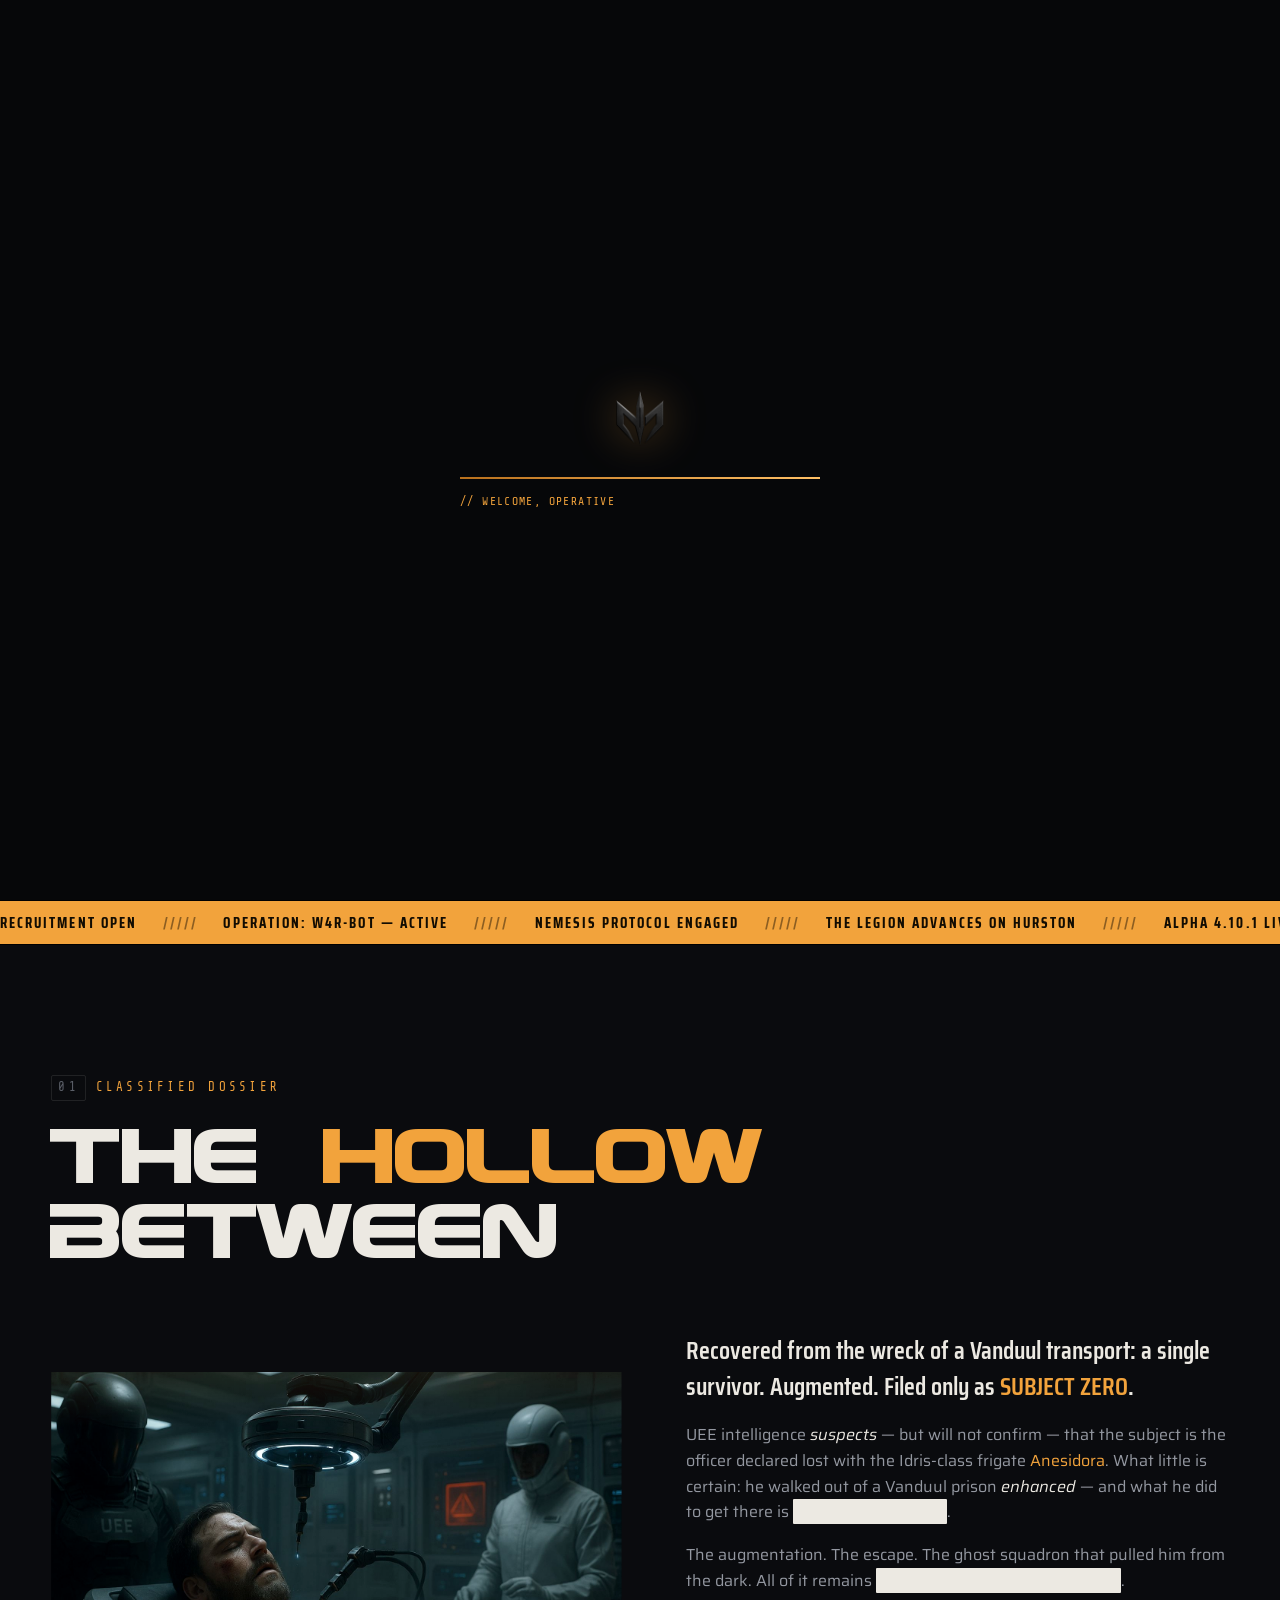
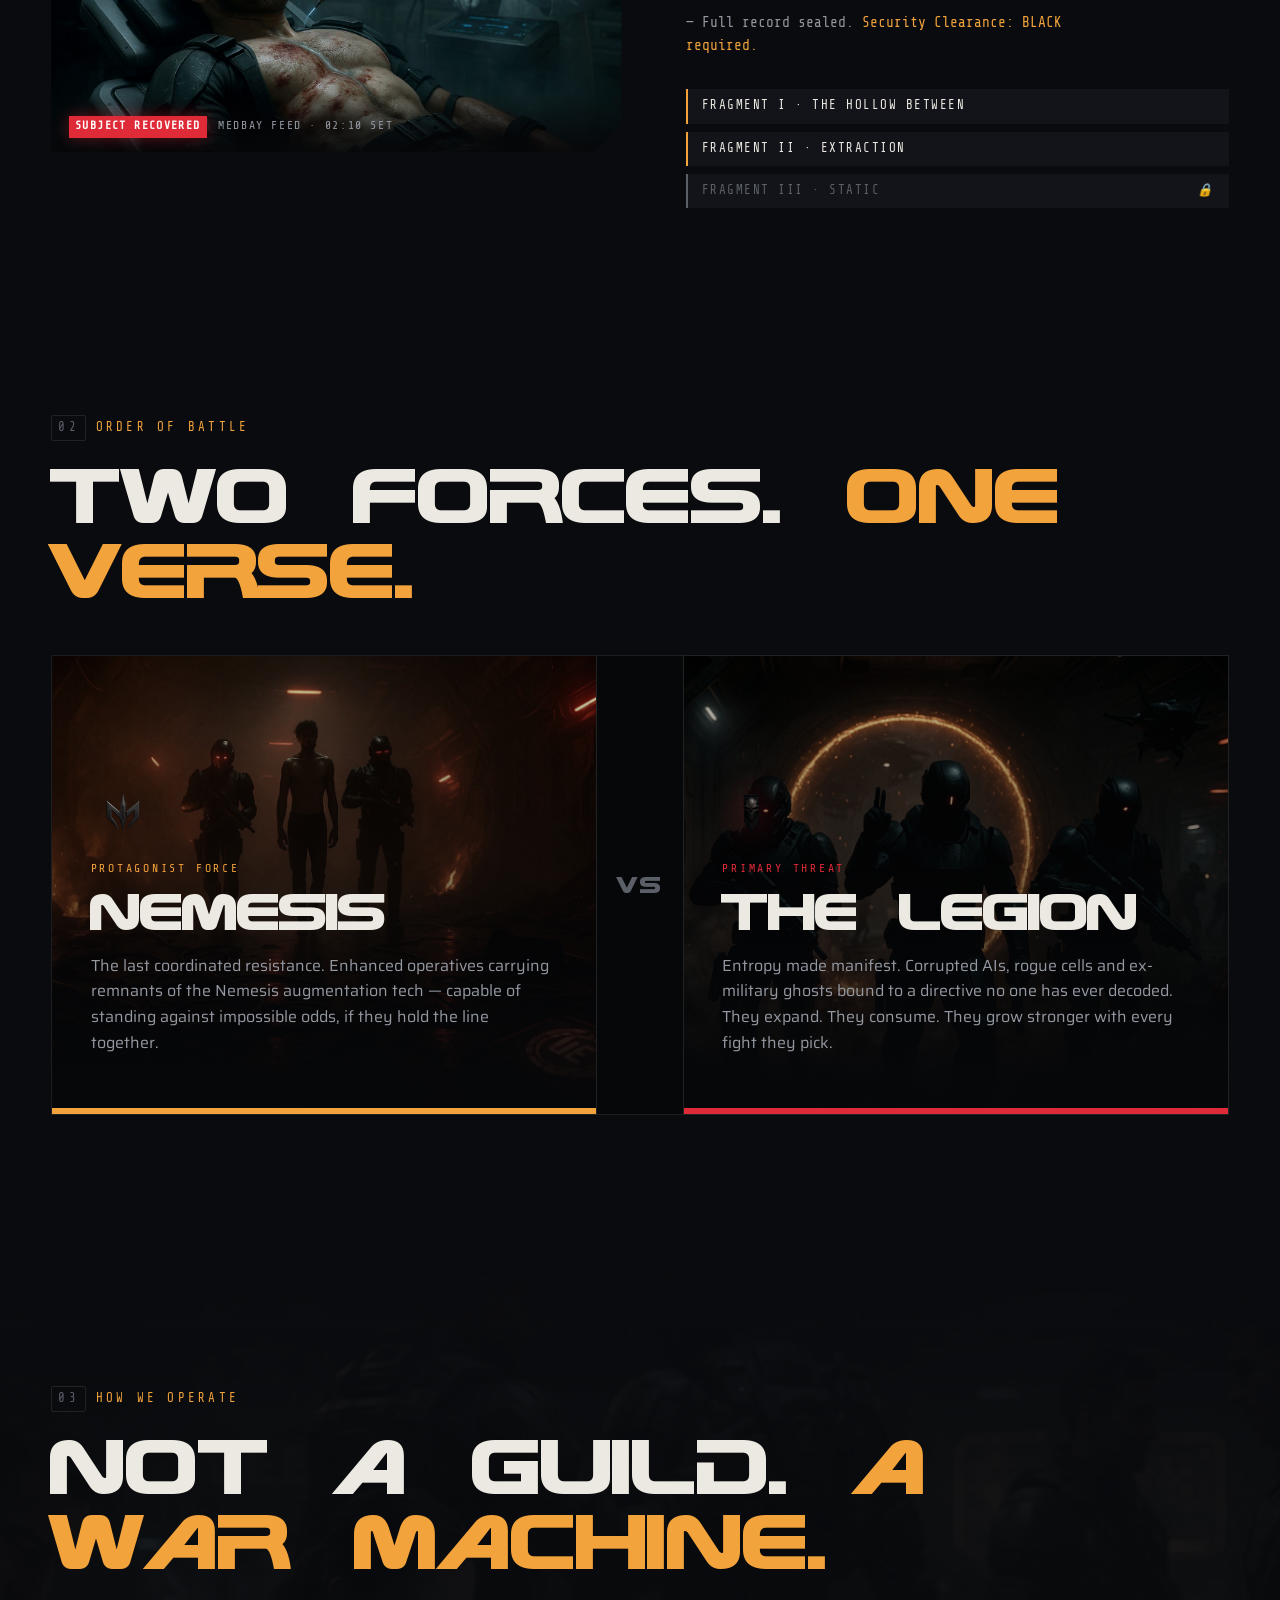
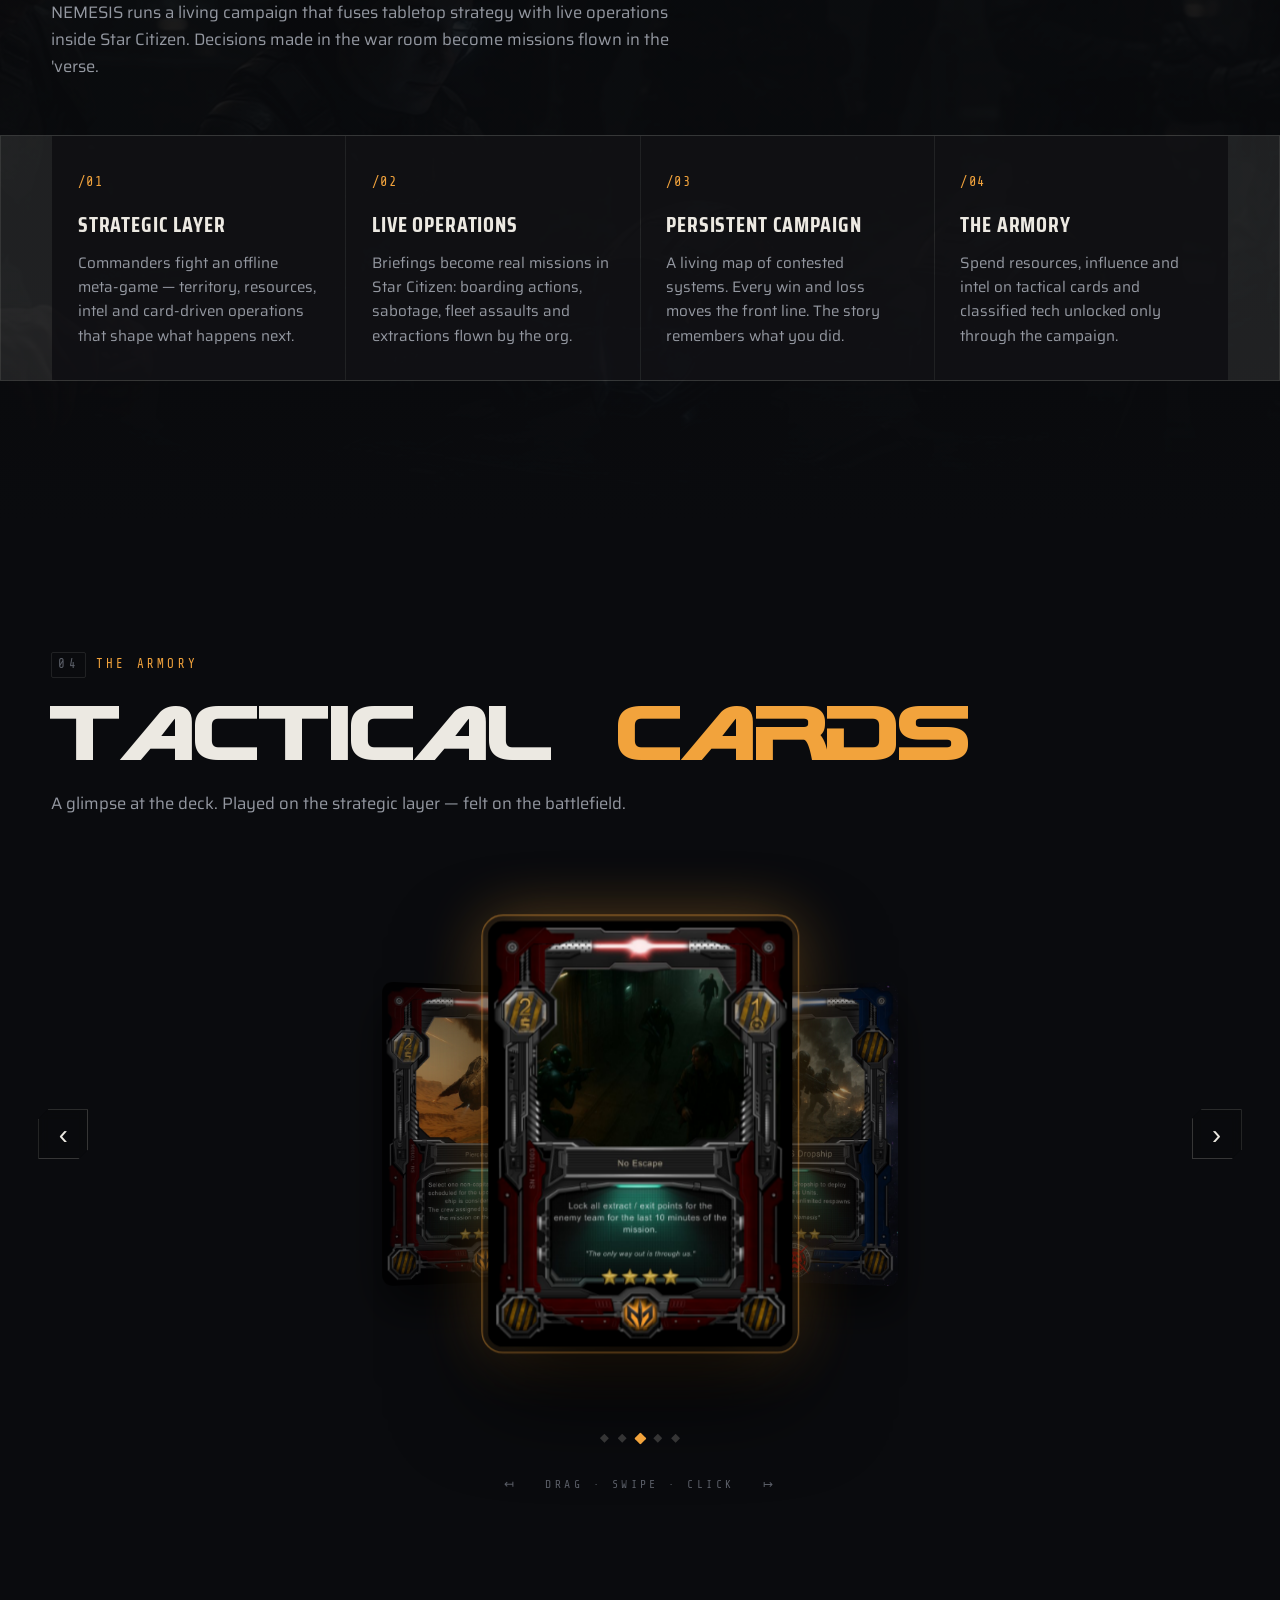
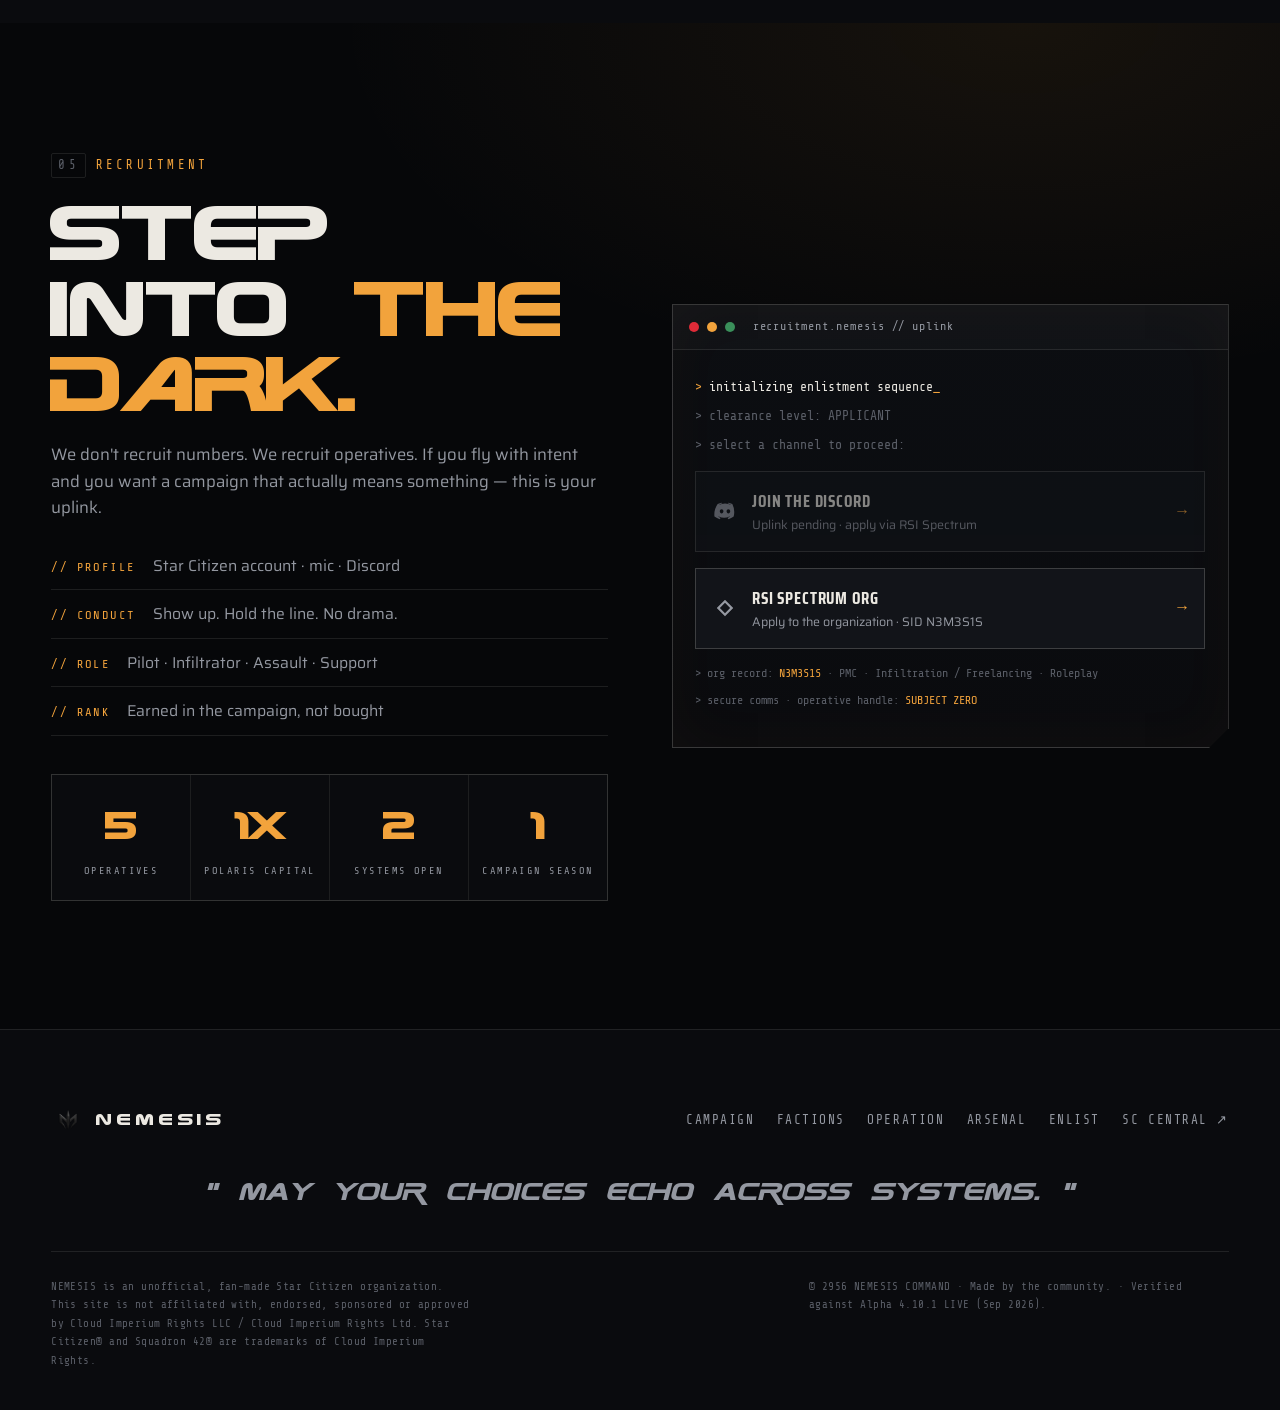
==== commit 15582883: "Content refresh Sep 2026: RSI org link (N3M3S1S), Alpha 4.10.1 / Stanton-Pyro-Nyx, honest roster, in" ====
--- a/index.html
+++ b/index.html
@@ -81,7 +81,7 @@
 
   <div class="hero__content">
     <div class="hero__kicker reveal">
-      <span class="dot"></span> STANTON SYSTEM &nbsp;//&nbsp; HURSTON &nbsp;//&nbsp; STATUS: <em>ACTIVE</em>
+      <span class="dot"></span> ALPHA 4.10.1 LIVE &nbsp;//&nbsp; STANTON · PYRO · NYX &nbsp;//&nbsp; STATUS: <em>ACTIVE</em>
     </div>
     <h1 class="hero__title">
       <span class="reveal" style="--d:.05s">NE</span><span class="reveal glitch" data-text="ME" style="--d:.12s">ME</span><span class="reveal" style="--d:.19s">SIS</span>
@@ -91,7 +91,7 @@
     </p>
     <p class="hero__sub reveal" style="--d:.4s">
       An elite clandestine organization operating in the unclaimed black of the 'verse —
-      hunting the Legion across the systems they thought they owned.
+      hunting the Legion from Hurston to Pyro and the Nyx frontier — across the systems they thought they owned.
     </p>
     <div class="hero__actions reveal" style="--d:.5s">
       <a href="#enlist" class="btn btn--primary">
@@ -115,11 +115,13 @@
     <span>OPERATION: W4R-BOT — ACTIVE</span><span class="sep">/////</span>
     <span>NEMESIS PROTOCOL ENGAGED</span><span class="sep">/////</span>
     <span>THE LEGION ADVANCES ON HURSTON</span><span class="sep">/////</span>
+    <span>ALPHA 4.10.1 LIVE // THREE SYSTEMS OPEN</span><span class="sep">/////</span>
     <span>UNLIMITED RESPAWN // CYBERNETIC RESILIENCE</span><span class="sep">/////</span>
     <span>RECRUITMENT OPEN</span><span class="sep">/////</span>
     <span>OPERATION: W4R-BOT — ACTIVE</span><span class="sep">/////</span>
     <span>NEMESIS PROTOCOL ENGAGED</span><span class="sep">/////</span>
     <span>THE LEGION ADVANCES ON HURSTON</span><span class="sep">/////</span>
+    <span>ALPHA 4.10.1 LIVE // THREE SYSTEMS OPEN</span><span class="sep">/////</span>
     <span>UNLIMITED RESPAWN // CYBERNETIC RESILIENCE</span><span class="sep">/////</span>
   </div>
 </div>
@@ -294,10 +296,10 @@
       </ul>
 
       <div class="roster" id="roster">
-        <div class="roster__cell"><span class="num" data-count="48">0</span><span class="lbl">Operatives</span></div>
-        <div class="roster__cell"><span class="num" data-count="12">0</span><span class="lbl">Operations Run</span></div>
-        <div class="roster__cell"><span class="num" data-count="3">0</span><span class="lbl">Systems Active</span></div>
+        <div class="roster__cell"><span class="num" data-count="6">0</span><span class="lbl">Operatives</span></div>
         <div class="roster__cell"><span class="num" data-count="1" data-suffix="×">0</span><span class="lbl">Polaris Capital</span></div>
+        <div class="roster__cell"><span class="num" data-count="3">0</span><span class="lbl">Systems Open</span></div>
+        <div class="roster__cell"><span class="num" data-count="1">0</span><span class="lbl">Campaign Season</span></div>
       </div>
     </div>
 
@@ -319,10 +321,11 @@
 
         <a class="join-btn join-btn--rsi" id="joinRsi" href="#" target="_blank" rel="noopener">
           <svg viewBox="0 0 24 24" width="22" height="22" aria-hidden="true"><path fill="currentColor" d="M3 12 12 3l9 9-9 9-9-9Zm9-5.6L6.4 12 12 17.6 17.6 12 12 6.4Z"/></svg>
-          <span class="join-btn__txt"><b>RSI Spectrum Org</b><i>Apply to the organization</i></span>
+          <span class="join-btn__txt"><b>RSI Spectrum Org</b><i>Apply to the organization · SID N3M3S1S</i></span>
           <span class="join-btn__go">→</span>
         </a>
 
+        <p class="terminal__line dim small">&gt; org record: <span class="amber">N3M3S1S</span> · PMC · Infiltration / Freelancing · Roleplay</p>
         <p class="terminal__line dim small">&gt; secure comms · operative handle: <span class="amber">SUBJECT ZERO</span></p>
       </div>
     </aside>
@@ -344,6 +347,7 @@
       <a href="#operation">Operation</a>
       <a href="#arsenal">Arsenal</a>
       <a href="#enlist">Enlist</a>
+      <a href="https://neom1les.github.io/sc-central/" target="_blank" rel="noopener">SC Central ↗</a>
     </nav>
   </div>
   <p class="footer__tag">“ May your choices echo across systems. ”</p>
@@ -353,7 +357,7 @@
       with, endorsed, sponsored or approved by Cloud Imperium Rights LLC / Cloud Imperium Rights Ltd.
       Star Citizen® and Squadron 42® are trademarks of Cloud Imperium Rights.
     </p>
-    <p>© 2945 NEMESIS COMMAND · Made by the community.</p>
+    <p>© 2956 NEMESIS COMMAND · Made by the community. · Verified against Alpha 4.10.1 LIVE (Sep 2026).</p>
   </div>
 </footer>
 
--- a/styles.css
+++ b/styles.css
@@ -427,6 +427,8 @@
 .terminal__line { font-family: var(--font-mono); font-size: .82rem; color: var(--ink); margin-bottom: .5rem; }
 .terminal__line.dim { color: var(--ink-faint); }
 .terminal__line.small { font-size: .74rem; margin-top: 1rem; }
+.terminal__line.small + .terminal__line.small { margin-top: .3rem; }
+.join-btn.is-pending { opacity: .55; }
 .terminal__line .prompt { color: var(--amber); }
 .cur { color: var(--amber); animation: blink 1s steps(2) infinite; }
 
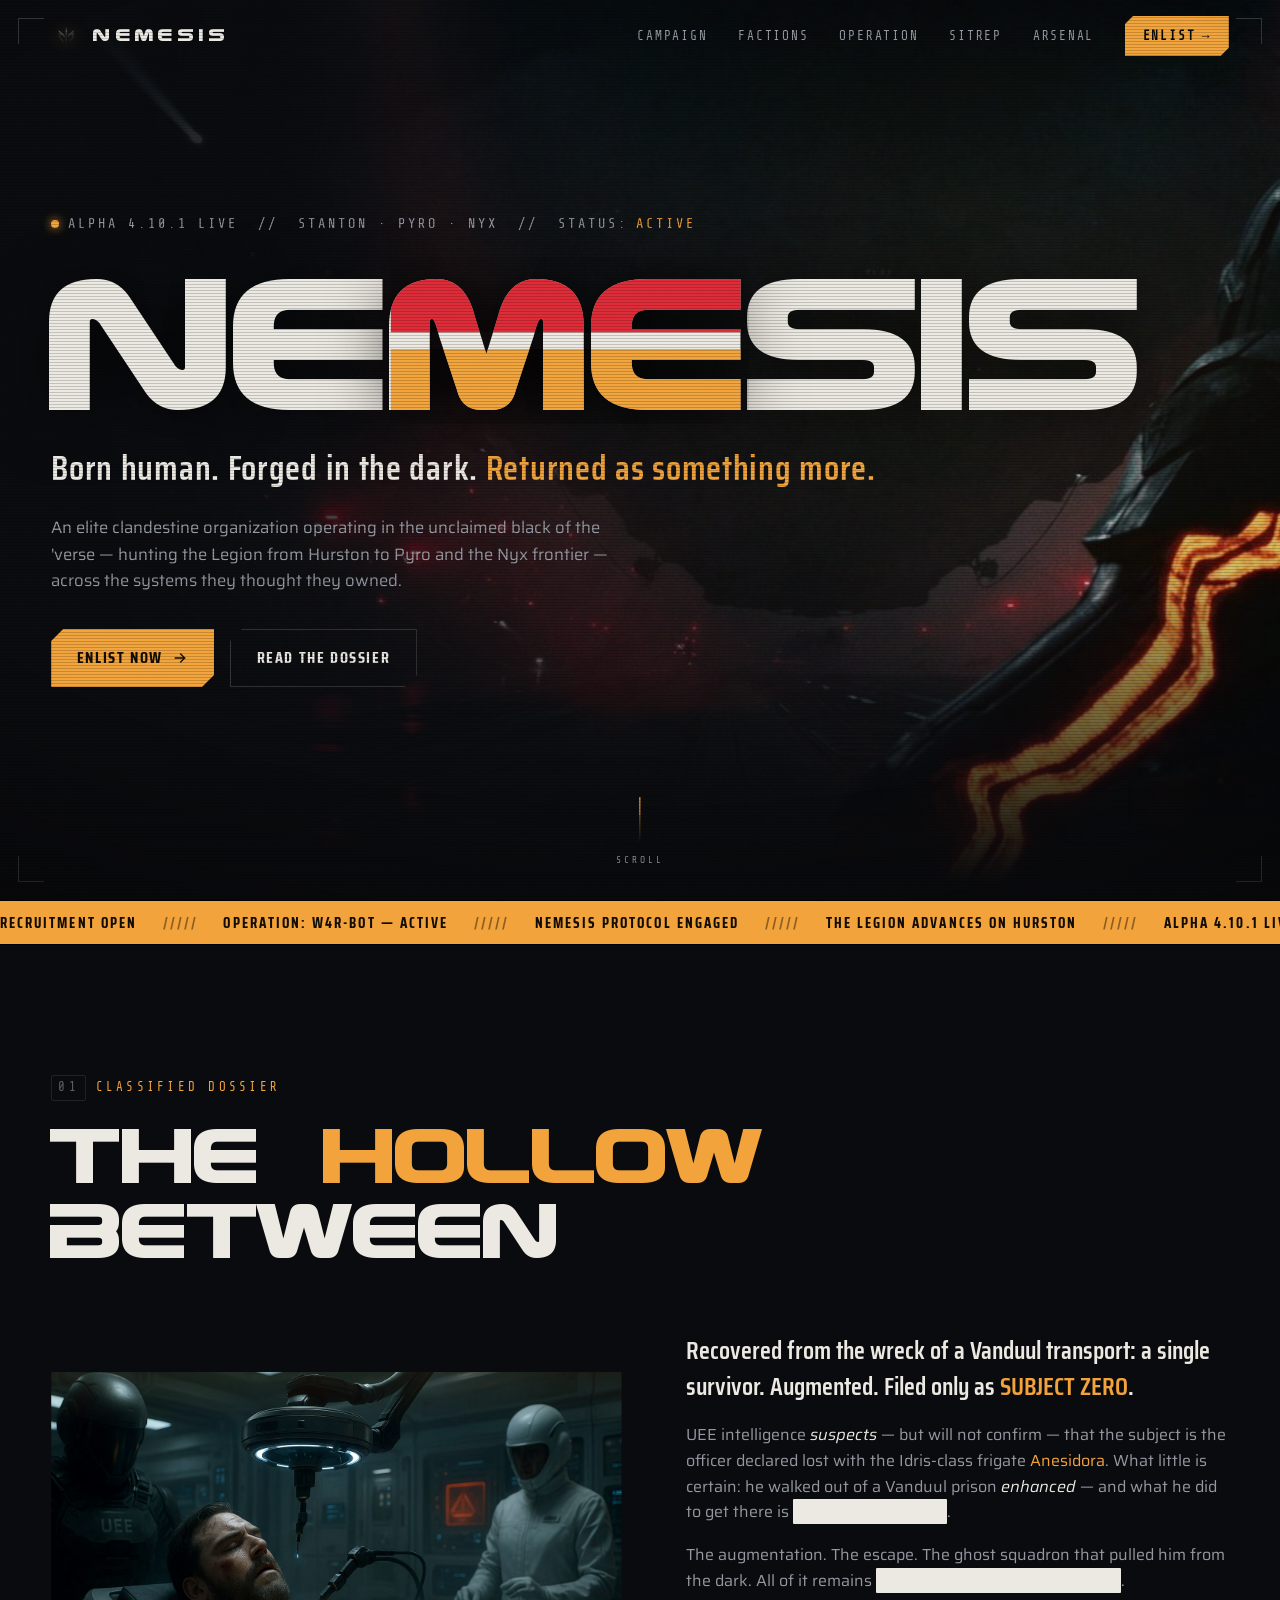
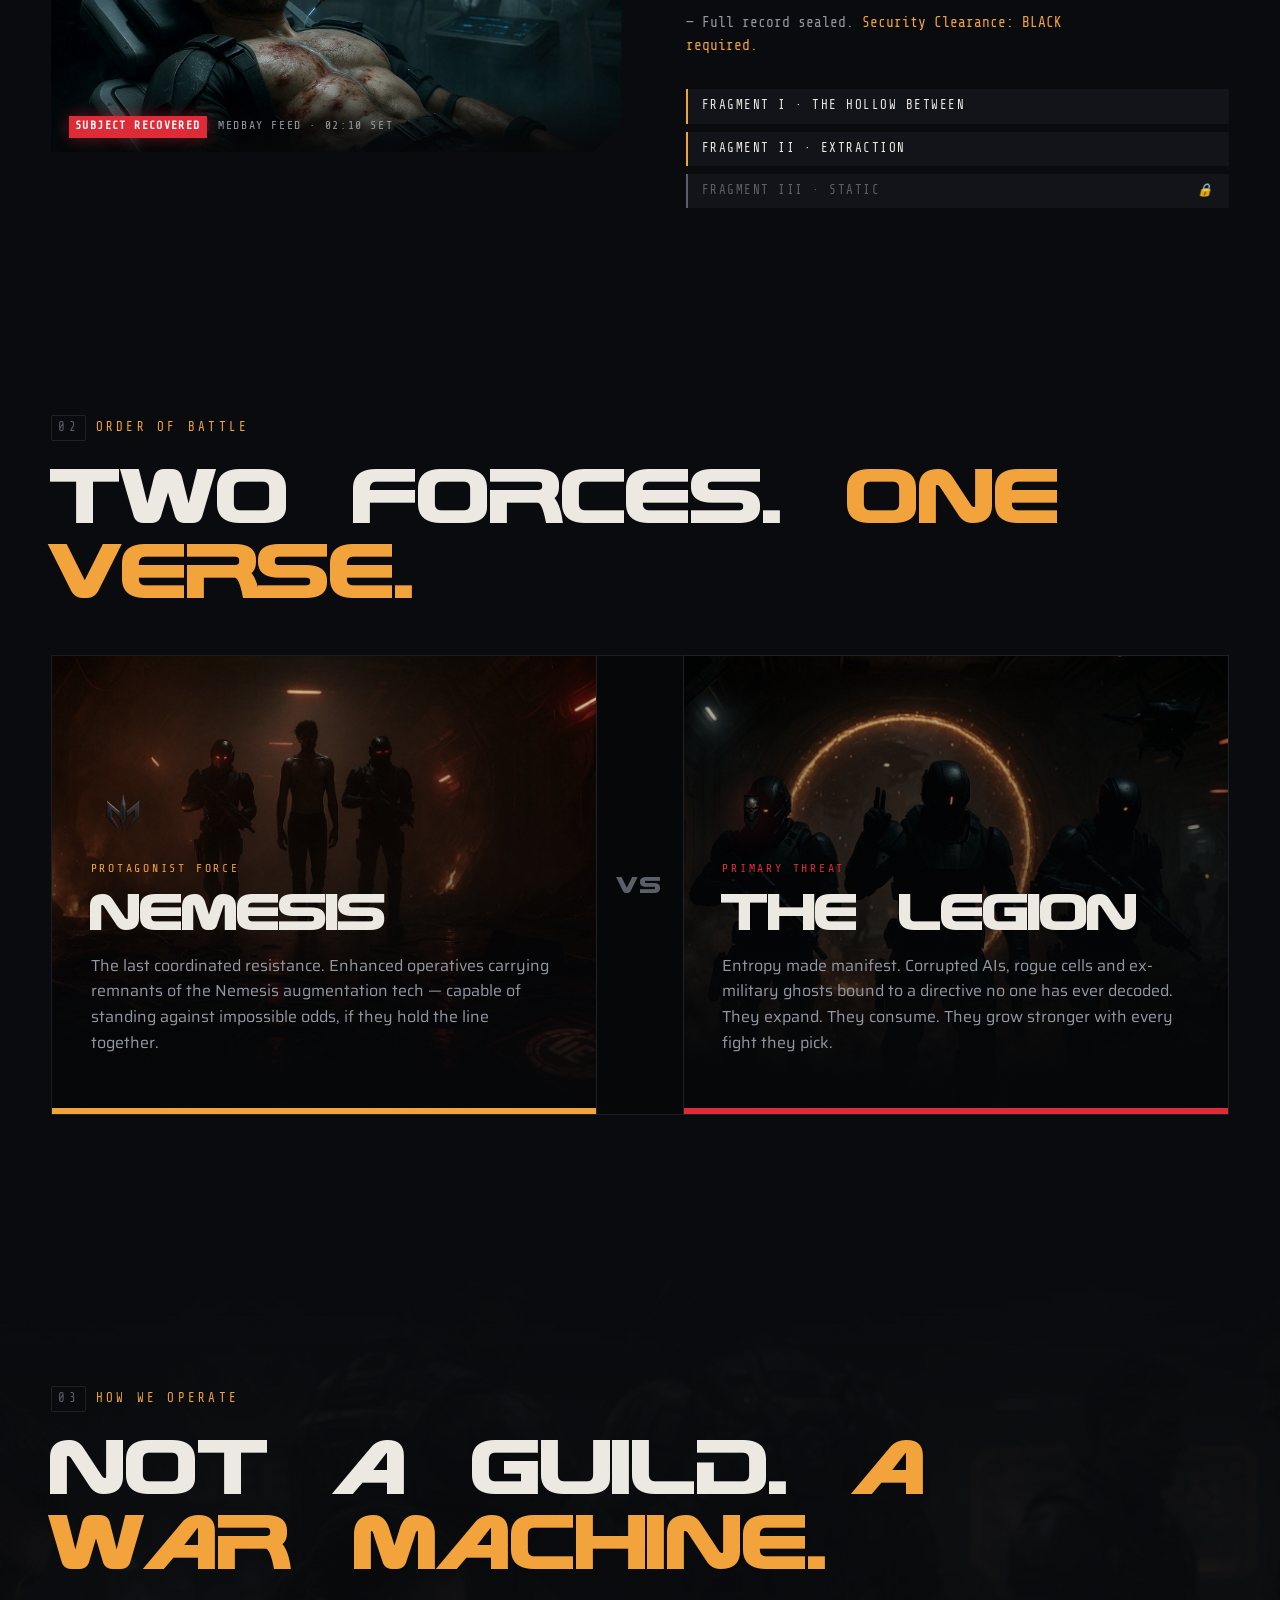
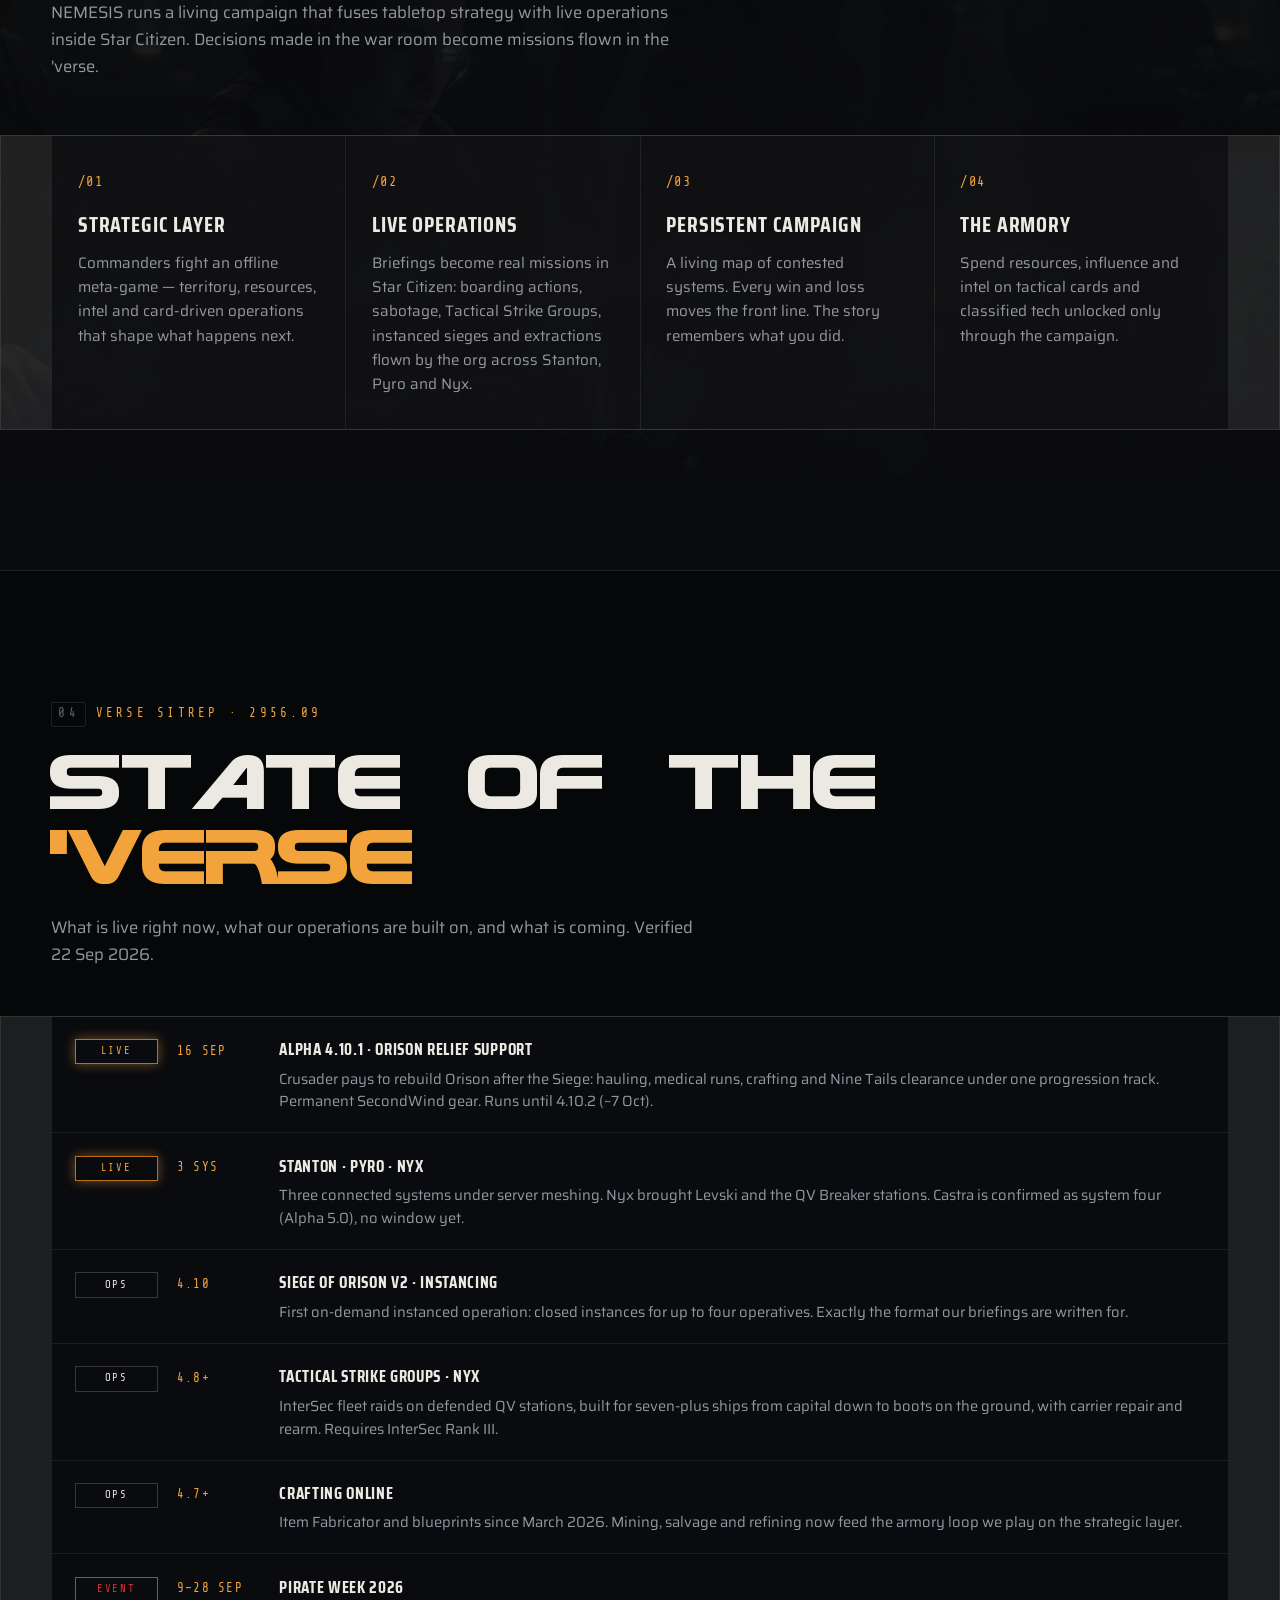
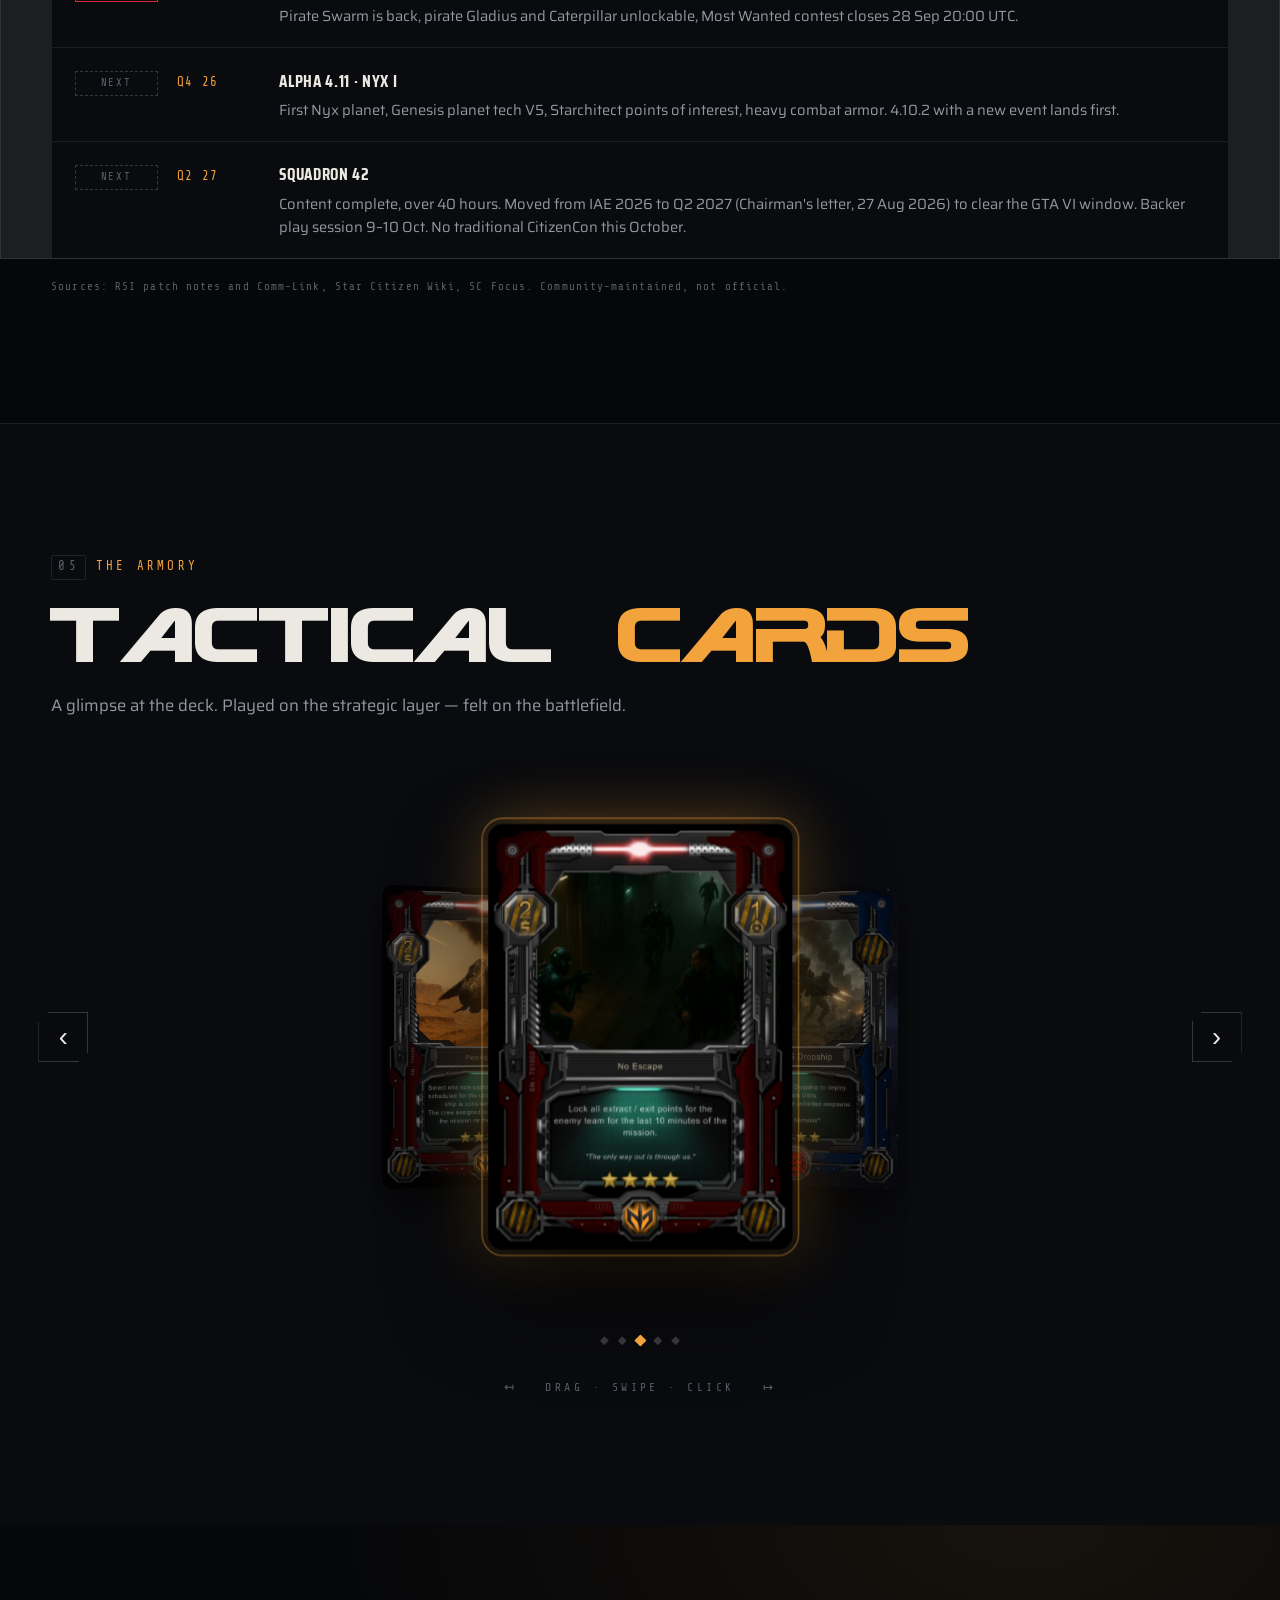
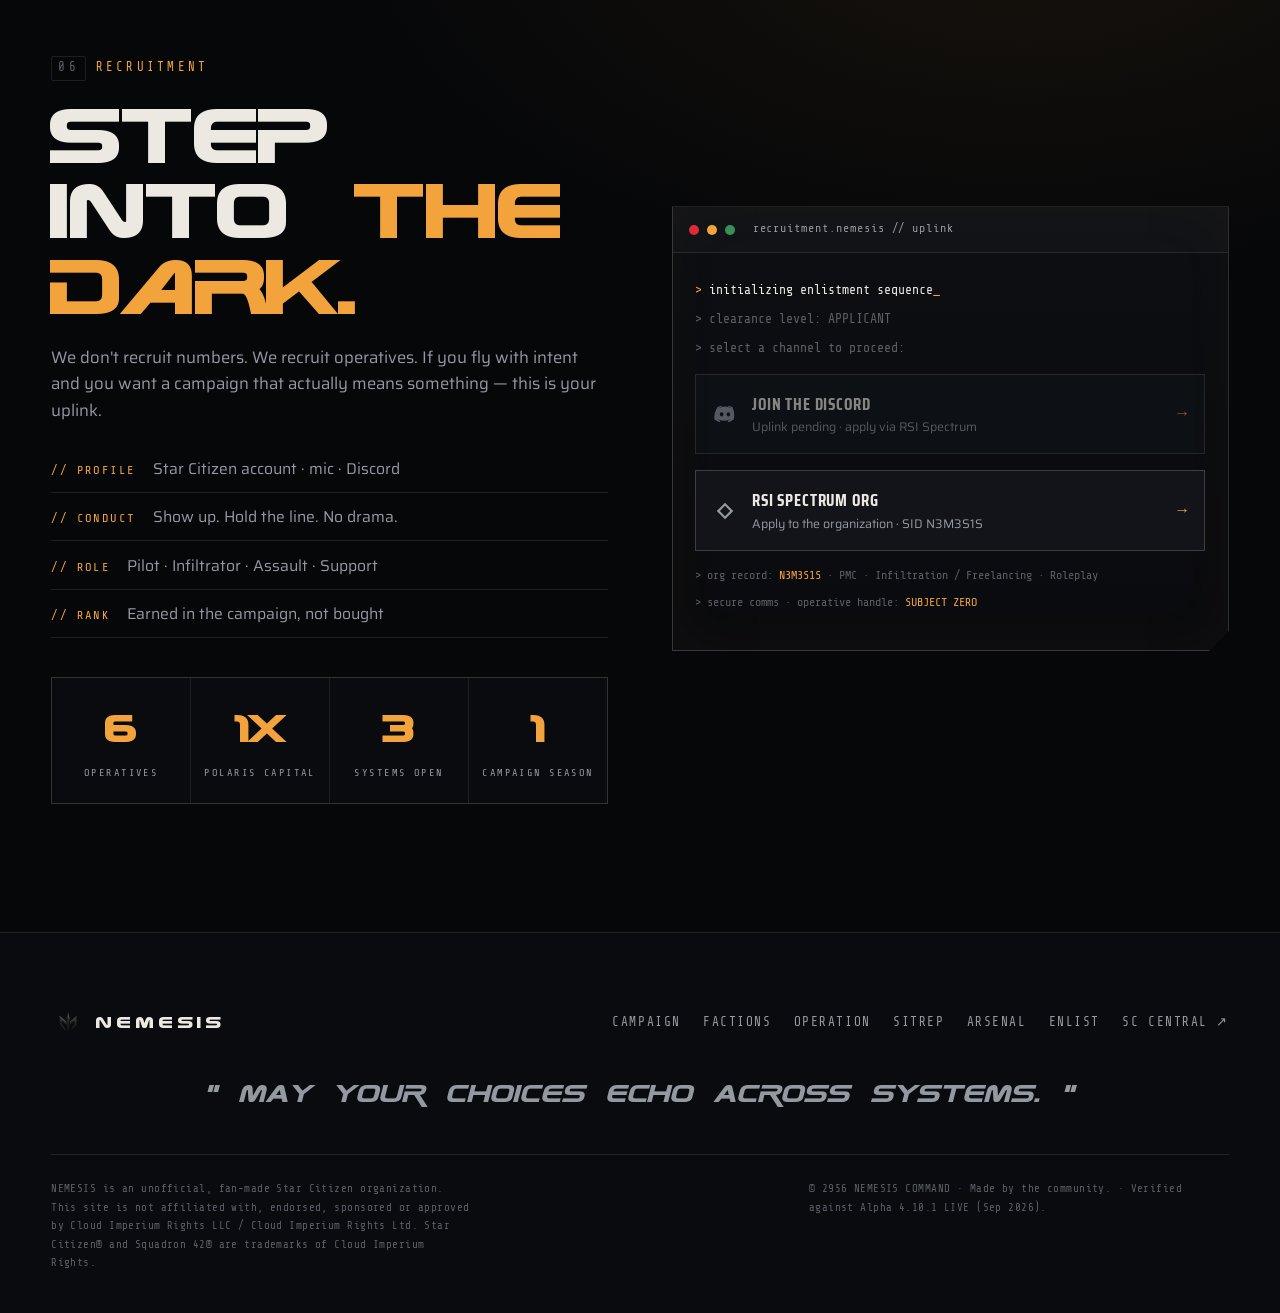
==== commit 4c413ad8: "Add Verse Sitrep section (Sep 2026): 4.10.1 Orison Relief, 3 systems + Castra, instancing, TSG, craf" ====
--- a/index.html
+++ b/index.html
@@ -49,7 +49,8 @@
     <a href="#campaign" data-i="01">Campaign</a>
     <a href="#factions" data-i="02">Factions</a>
     <a href="#operation" data-i="03">Operation</a>
-    <a href="#arsenal" data-i="04">Arsenal</a>
+    <a href="#sitrep" data-i="04">Sitrep</a>
+    <a href="#arsenal" data-i="05">Arsenal</a>
     <a href="#enlist" class="nav__cta">Enlist<span class="nav__cta-arrow">→</span></a>
   </nav>
   <button class="nav__burger" id="burger" aria-label="Menu" aria-expanded="false">
@@ -238,7 +239,7 @@
       <article class="op reveal" style="--d:.12s">
         <span class="op__no">/02</span>
         <h3>Live Operations</h3>
-        <p>Briefings become real missions in Star Citizen: boarding actions, sabotage, fleet assaults and extractions flown by the org.</p>
+        <p>Briefings become real missions in Star Citizen: boarding actions, sabotage, Tactical Strike Groups, instanced sieges and extractions flown by the org across Stanton, Pyro and Nyx.</p>
       </article>
       <article class="op reveal" style="--d:.19s">
         <span class="op__no">/03</span>
@@ -254,10 +255,71 @@
   </div>
 </section>
 
+<!-- ============ VERSE SITREP ============ -->
+<section class="sitrep" id="sitrep">
+  <div class="section-head reveal">
+    <span class="eyebrow"><span class="eyebrow__no">04</span> Verse Sitrep · 2956.09</span>
+    <h2 class="section-title">State of the <span class="amber">'Verse</span></h2>
+    <p class="section-lead reveal" style="--d:.1s">What is live right now, what our operations are built on, and what is coming. Verified 22 Sep 2026.</p>
+  </div>
+
+  <ol class="sitrep__list reveal" style="--d:.15s">
+    <li class="sitrep__row">
+      <span class="sitrep__tag sitrep__tag--live">LIVE</span>
+      <span class="sitrep__date">16 SEP</span>
+      <div class="sitrep__body"><b>Alpha 4.10.1 · Orison Relief Support</b>
+        <p>Crusader pays to rebuild Orison after the Siege: hauling, medical runs, crafting and Nine Tails clearance under one progression track. Permanent SecondWind gear. Runs until 4.10.2 (~7 Oct).</p></div>
+    </li>
+    <li class="sitrep__row">
+      <span class="sitrep__tag sitrep__tag--live">LIVE</span>
+      <span class="sitrep__date">3 SYS</span>
+      <div class="sitrep__body"><b>Stanton · Pyro · Nyx</b>
+        <p>Three connected systems under server meshing. Nyx brought Levski and the QV Breaker stations. Castra is confirmed as system four (Alpha 5.0), no window yet.</p></div>
+    </li>
+    <li class="sitrep__row">
+      <span class="sitrep__tag sitrep__tag--ops">OPS</span>
+      <span class="sitrep__date">4.10</span>
+      <div class="sitrep__body"><b>Siege of Orison V2 · Instancing</b>
+        <p>First on-demand instanced operation: closed instances for up to four operatives. Exactly the format our briefings are written for.</p></div>
+    </li>
+    <li class="sitrep__row">
+      <span class="sitrep__tag sitrep__tag--ops">OPS</span>
+      <span class="sitrep__date">4.8+</span>
+      <div class="sitrep__body"><b>Tactical Strike Groups · Nyx</b>
+        <p>InterSec fleet raids on defended QV stations, built for seven-plus ships from capital down to boots on the ground, with carrier repair and rearm. Requires InterSec Rank III.</p></div>
+    </li>
+    <li class="sitrep__row">
+      <span class="sitrep__tag sitrep__tag--ops">OPS</span>
+      <span class="sitrep__date">4.7+</span>
+      <div class="sitrep__body"><b>Crafting online</b>
+        <p>Item Fabricator and blueprints since March 2026. Mining, salvage and refining now feed the armory loop we play on the strategic layer.</p></div>
+    </li>
+    <li class="sitrep__row">
+      <span class="sitrep__tag sitrep__tag--event">EVENT</span>
+      <span class="sitrep__date">9–28 SEP</span>
+      <div class="sitrep__body"><b>Pirate Week 2026</b>
+        <p>Pirate Swarm is back, pirate Gladius and Caterpillar unlockable, Most Wanted contest closes 28 Sep 20:00 UTC.</p></div>
+    </li>
+    <li class="sitrep__row">
+      <span class="sitrep__tag sitrep__tag--next">NEXT</span>
+      <span class="sitrep__date">Q4 26</span>
+      <div class="sitrep__body"><b>Alpha 4.11 · Nyx I</b>
+        <p>First Nyx planet, Genesis planet tech V5, Starchitect points of interest, heavy combat armor. 4.10.2 with a new event lands first.</p></div>
+    </li>
+    <li class="sitrep__row">
+      <span class="sitrep__tag sitrep__tag--next">NEXT</span>
+      <span class="sitrep__date">Q2 27</span>
+      <div class="sitrep__body"><b>Squadron 42</b>
+        <p>Content complete, over 40 hours. Moved from IAE 2026 to Q2 2027 (Chairman's letter, 27 Aug 2026) to clear the GTA VI window. Backer play session 9–10 Oct. No traditional CitizenCon this October.</p></div>
+    </li>
+  </ol>
+  <p class="sitrep__src reveal">Sources: RSI patch notes and Comm-Link, Star Citizen Wiki, SC Focus. Community-maintained, not official.</p>
+</section>
+
 <!-- ============ ARSENAL (CARDS) ============ -->
 <section class="arsenal" id="arsenal">
   <div class="section-head reveal">
-    <span class="eyebrow"><span class="eyebrow__no">04</span> The Armory</span>
+    <span class="eyebrow"><span class="eyebrow__no">05</span> The Armory</span>
     <h2 class="section-title">Tactical <span class="amber">Cards</span></h2>
     <p class="section-lead reveal" style="--d:.1s">A glimpse at the deck. Played on the strategic layer — felt on the battlefield.</p>
   </div>
@@ -281,7 +343,7 @@
 <section class="enlist" id="enlist">
   <div class="enlist__grid">
     <div class="enlist__intro reveal">
-      <span class="eyebrow"><span class="eyebrow__no">05</span> Recruitment</span>
+      <span class="eyebrow"><span class="eyebrow__no">06</span> Recruitment</span>
       <h2 class="section-title">Step into <span class="amber">the dark.</span></h2>
       <p class="section-lead">
         We don't recruit numbers. We recruit operatives. If you fly with intent and you want
@@ -345,6 +407,7 @@
       <a href="#campaign">Campaign</a>
       <a href="#factions">Factions</a>
       <a href="#operation">Operation</a>
+      <a href="#sitrep">Sitrep</a>
       <a href="#arsenal">Arsenal</a>
       <a href="#enlist">Enlist</a>
       <a href="https://neom1les.github.io/sc-central/" target="_blank" rel="noopener">SC Central ↗</a>
--- a/styles.css
+++ b/styles.css
@@ -497,3 +497,22 @@
 @media (max-width: 420px){
   .footer__legal { flex-direction: column; }
 }
+
+/* ---------- Verse Sitrep ---------- */
+.sitrep { padding: clamp(5rem,10vw,9rem) 0; background: var(--bg-deep); border-top: 1px solid var(--line); border-bottom: 1px solid var(--line); }
+.sitrep__list { list-style: none; max-width: var(--maxw); margin: 3rem auto 0; padding: 0 var(--gut); display: grid; gap: 1px; background: var(--line); border: 1px solid var(--line); }
+.sitrep__row { display: grid; grid-template-columns: 5.2rem 5.2rem 1fr; gap: 1.2rem; align-items: start; background: var(--bg); padding: 1.2rem 1.4rem; transition: background .4s var(--ease); }
+.sitrep__row:hover { background: var(--surface); }
+.sitrep__tag { font-family: var(--font-mono); font-size: .66rem; letter-spacing: .16em; padding: .3em .55em; text-align: center; border: 1px solid var(--line-2); color: var(--ink-dim); margin-top: .2rem; }
+.sitrep__tag--live { color: var(--amber); border-color: var(--amber-deep); box-shadow: 0 0 12px var(--amber-glow); }
+.sitrep__tag--ops { color: var(--ink); }
+.sitrep__tag--event { color: var(--crimson); border-color: var(--crimson); }
+.sitrep__tag--next { color: var(--ink-faint); border-style: dashed; }
+.sitrep__date { font-family: var(--font-mono); font-size: .78rem; letter-spacing: .1em; color: var(--amber); margin-top: .35rem; white-space: nowrap; }
+.sitrep__body b { display: block; font-family: var(--font-cond); font-weight: 700; text-transform: uppercase; letter-spacing: .04em; font-size: 1.05rem; color: var(--ink); }
+.sitrep__body p { color: var(--ink-dim); font-size: .92rem; margin-top: .3rem; line-height: 1.55; }
+.sitrep__src { max-width: var(--maxw); margin: 1.2rem auto 0; padding: 0 var(--gut); font-family: var(--font-mono); font-size: .68rem; letter-spacing: .1em; color: var(--ink-faint); }
+@media (max-width: 640px) {
+  .sitrep__row { grid-template-columns: auto 1fr; }
+  .sitrep__body { grid-column: 1 / -1; }
+}
